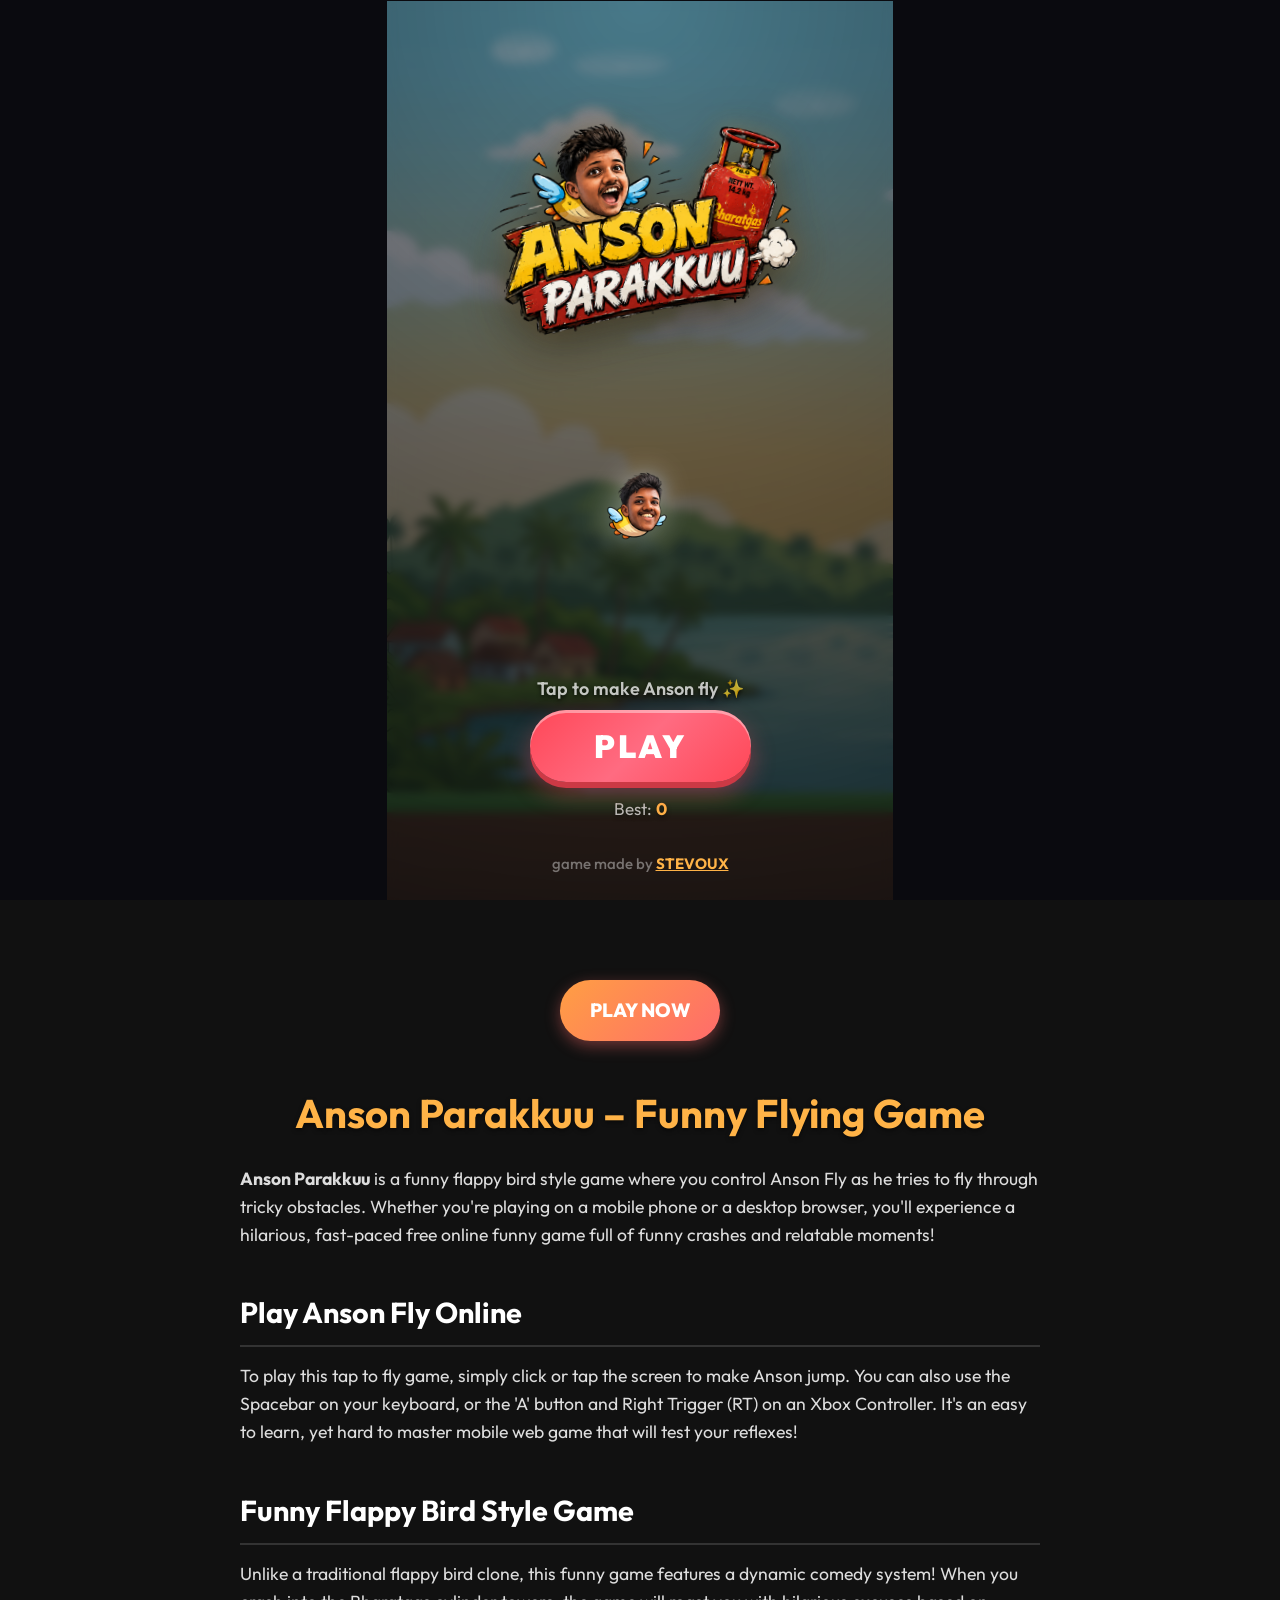
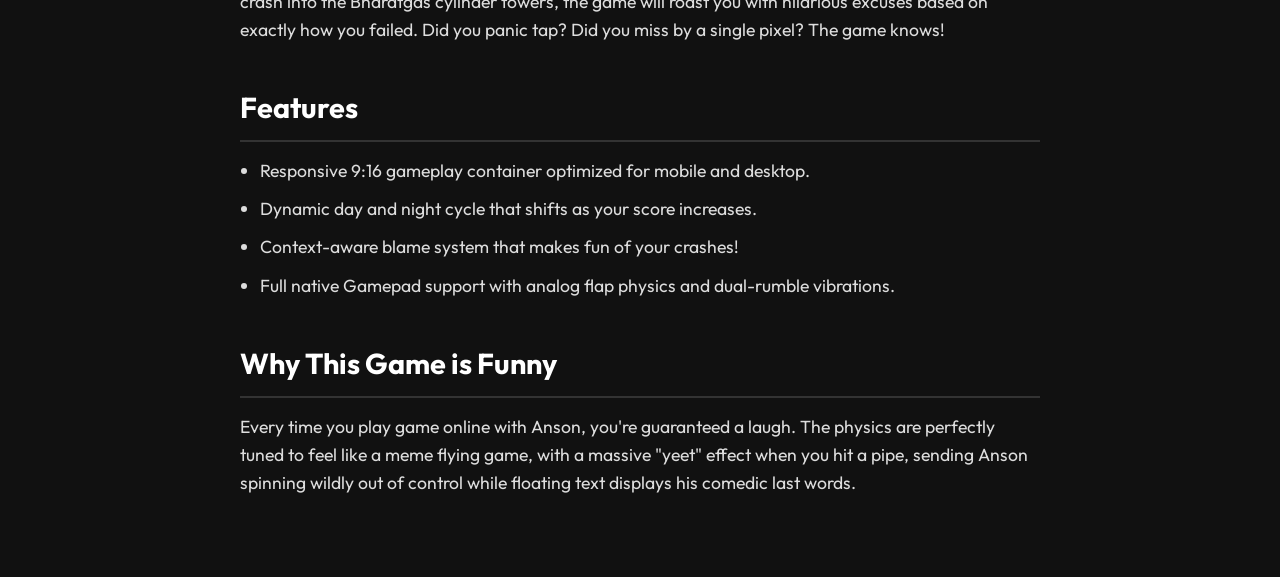
==== index.html @ 6680dd5b "Add files via upload" ====
<!DOCTYPE html>
<html lang="en">
<head>
    <meta charset="UTF-8">
    <meta name="viewport" content="width=device-width, initial-scale=1.0, maximum-scale=1.0, user-scalable=no">
    <meta name="description" content="Play Anson Parakkuu, a funny flappy bird style game where Anson tries to fly and crashes into gas cylinders. Tap to play this hilarious browser game online for free.">
    <meta name="theme-color" content="#0a0a0f">
    <meta name="apple-mobile-web-app-capable" content="yes">
    <meta name="apple-mobile-web-app-status-bar-style" content="black-translucent">
    <meta property="og:title" content="Anson Parakkuu Game">
    <meta property="og:description" content="Funny flying game">
    <meta property="og:image" content="Assets/anson%20hit.png">
    <meta property="og:type" content="website">
    <title>Anson Parakkuu – Funny Flappy Bird Style Game | Play Anson Fly Online</title>
    <link rel="stylesheet" href="style.css">
    <link rel="icon" type="image/png" href="Assets/anson%20smile.png">
</head>
<body>
    <!-- Outer wrapper for centering 9:16 on desktop -->
    <div id="game-wrapper">
        <div id="game-container">
            <!-- Game Canvas -->
            <canvas id="game-canvas"></canvas>

            <!-- Score Display (during gameplay) -->
            <div id="score-display">0</div>

            <!-- Flash Effect on Hit -->
            <div id="flash-overlay"></div>
            
            <!-- Dynamic Blame Floating Text -->
            <div id="blame-display" class="hidden"></div>

            <!-- Get Ready Overlay -->
            <div id="get-ready-overlay">
                <div class="get-ready-text">Get Ready!</div>
                <div class="tap-hint">Tap or press Space to fly</div>
            </div>

            <!-- Start Screen -->
            <div id="start-screen" class="screen-overlay">
                <img src="Assets/anson%20title.png" alt="funny flappy bird style game" class="title-image" id="title-img">
                <img src="Assets/anson%20smile.png" alt="Anson flying funny game character" class="start-character" id="start-char">
                <div class="subtitle">Tap to make Anson fly ✨</div>
                <button class="btn-play" id="btn-play" type="button">Play</button>
                <div class="high-score-display">Best: <span id="menu-highscore">0</span></div>
                <div class="creator-credits">game made by <a href="https://github.com/STEVOUX/STEVOUX" target="_blank" rel="noopener noreferrer">STEVOUX</a></div>
            </div>

            <!-- Game Over Screen -->
            <div id="gameover-screen" class="screen-overlay hidden">
                <div id="gameover-title" class="gameover-title">Anson Crashed! 💀</div>
                <div id="gameover-roast" class="gameover-roast"></div>
                
                <img src="Assets/anson%20hit.png" alt="Anson Parakkuu gameplay screenshot" class="gameover-character">
                
                <div class="score-container">
                    <div class="score-row">
                        <span class="score-label">SCORE</span>
                        <span class="score-value" id="final-score">0</span>
                    </div>
                    <div class="score-row">
                        <span class="score-label">BEST</span>
                        <span class="score-value best" id="final-highscore">0</span>
                    </div>
                </div>
                
                <button class="btn-retry" id="btn-retry" type="button">Retry</button>
                <button class="btn-home" id="btn-home" type="button">Home</button>
            </div>
        </div>
    </div>

    <!-- SEO Content Section -->
    <article class="seo-section">
        <div class="seo-container">
            <div class="play-now-container">
                <a href="#game-wrapper" class="play-now-btn">Play Now</a>
            </div>
            
            <h1>Anson Parakkuu – Funny Flying Game</h1>
            <p><strong>Anson Parakkuu</strong> is a funny flappy bird style game where you control Anson Fly as he tries to fly through tricky obstacles. Whether you're playing on a mobile phone or a desktop browser, you'll experience a hilarious, fast-paced free online funny game full of funny crashes and relatable moments!</p>

            <h2 id="play">Play Anson Fly Online</h2>
            <p>To play this tap to fly game, simply click or tap the screen to make Anson jump. You can also use the Spacebar on your keyboard, or the 'A' button and Right Trigger (RT) on an Xbox Controller. It's an easy to learn, yet hard to master mobile web game that will test your reflexes!</p>
            
            <h2 id="features">Funny Flappy Bird Style Game</h2>
            <p>Unlike a traditional flappy bird clone, this funny game features a dynamic comedy system! When you crash into the Bharatgas cylinder towers, the game will roast you with hilarious excuses based on exactly how you failed. Did you panic tap? Did you miss by a single pixel? The game knows!</p>

            <h2>Features</h2>
            <ul>
                <li>Responsive 9:16 gameplay container optimized for mobile and desktop.</li>
                <li>Dynamic day and night cycle that shifts as your score increases.</li>
                <li>Context-aware blame system that makes fun of your crashes!</li>
                <li>Full native Gamepad support with analog flap physics and dual-rumble vibrations.</li>
            </ul>

            <h2>Why This Game is Funny</h2>
            <p>Every time you play game online with Anson, you're guaranteed a laugh. The physics are perfectly tuned to feel like a meme flying game, with a massive "yeet" effect when you hit a pipe, sending Anson spinning wildly out of control while floating text displays his comedic last words.</p>
        </div>
    </article>

    <script src="game.js"></script>
</body>
</html>
---- style.css ----
/* ===== ANSON PARAKKUU - GAME STYLES (9:16 LOCKED) ===== */
@import url('https://fonts.googleapis.com/css2?family=Outfit:wght@400;600;700;800;900&display=swap');

* {
    margin: 0;
    padding: 0;
    box-sizing: border-box;
    -webkit-tap-highlight-color: transparent;
    user-select: none;
    -webkit-user-select: none;
}

html, body {
    width: 100%;
    background: #0a0a0f;
    font-family: 'Outfit', sans-serif;
    overflow-x: hidden;
}

/* ===== OUTER WRAPPER (black sidebars on desktop) ===== */
#game-wrapper {
    position: relative;
    width: 100%;
    height: 100vh;
    display: flex;
    align-items: center;
    justify-content: center;
    background: #0a0a0f;
}

/* ===== GAME CONTAINER — strict 9:16 ===== */
#game-container {
    position: relative;
    overflow: hidden;
    background: #1a1a2e;
    /* Dimensions set by JS to maintain exact 9:16 */
}

/* ===== CANVAS ===== */
#game-canvas {
    display: block;
    width: 100%;
    height: 100%;
    image-rendering: auto;
}

/* ===== SCREEN OVERLAYS ===== */
.screen-overlay {
    position: absolute;
    top: 0;
    left: 0;
    width: 100%;
    height: 100%;
    display: flex;
    flex-direction: column;
    align-items: center;
    justify-content: center;
    z-index: 10;
    transition: opacity 0.4s ease;
}

.screen-overlay.hidden {
    opacity: 0;
    pointer-events: none;
}

/* ===== START SCREEN ===== */
#start-screen {
    background: radial-gradient(circle at top, rgba(20, 20, 35, 0.4) 0%, rgba(10, 10, 15, 0.8) 100%);
    backdrop-filter: blur(5px);
    justify-content: flex-start;
    padding: 8% 0;
}

.title-image {
    width: 95%; /* Almost full width */
    max-height: 40%; /* Increase cap significantly */
    object-fit: contain;
    filter: drop-shadow(0 12px 24px rgba(0, 0, 0, 0.6)) drop-shadow(0 0 10px rgba(255, 183, 77, 0.3));
    animation: titleBounce 3s ease-in-out infinite;
    transform: rotate(-3deg);
    margin-top: 5%;
    margin-bottom: auto; /* Push character down */
}

@keyframes titleBounce {
    0%, 100% { transform: translateY(0) rotate(-3deg) scale(1); }
    50% { transform: translateY(-12px) rotate(-1deg) scale(1.03); }
}

.start-character {
    height: 35%; /* Make it huge */
    width: 60%;
    margin-top: -10%; /* Reduce layout impact */
    margin-bottom: auto; /* Push play button to bottom */
    object-fit: contain;
    filter: drop-shadow(0 0 15px rgba(255, 255, 255, 0.4));
    animation: charIdle 2.5s ease-in-out infinite;
}

@keyframes charIdle {
    0%, 100% { transform: translateY(0) rotate(-5deg); }
    50% { transform: translateY(-15px) rotate(5deg); }
}

.subtitle {
    font-size: clamp(14px, 4vmin, 18px);
    color: rgba(255, 255, 255, 0.75);
    font-weight: 600;
    text-shadow: 0 2px 4px rgba(0, 0, 0, 0.8);
    animation: subtitlePulse 2s ease-in-out infinite;
    margin-bottom: 2%; /* Keep it tight to the play button */
}

@keyframes subtitlePulse {
    0%, 100% { opacity: 0.6; }
    50% { opacity: 1; }
}

/* ===== BUTTONS ===== */
.btn-play {
    position: relative;
    padding: 16px 64px;
    font-family: 'Outfit', sans-serif;
    font-size: clamp(22px, 5vmin, 32px);
    font-weight: 900;
    color: #fff;
    background: linear-gradient(135deg, #ff4757, #ff6b81, #ff4757);
    border: none;
    border-radius: 50px;
    cursor: pointer;
    box-shadow:
        0 6px 0 #cc3945,
        0 12px 24px rgba(255, 71, 87, 0.4),
        inset 0 3px 0 rgba(255, 255, 255, 0.4);
    text-transform: uppercase;
    letter-spacing: 3px;
    transition: all 0.15s ease;
    animation: playPulse 2s infinite;
    overflow: hidden;
    margin-bottom: 2%;
}

@keyframes playPulse {
    0%, 100% { transform: scale(1); box-shadow: 0 6px 0 #cc3945, 0 12px 24px rgba(255, 71, 87, 0.4); }
    50% { transform: scale(1.05); box-shadow: 0 6px 0 #cc3945, 0 16px 32px rgba(255, 71, 87, 0.6); }
}

.btn-play::before {
    content: '';
    position: absolute;
    top: 0;
    left: -100%;
    width: 100%;
    height: 100%;
    background: linear-gradient(90deg,
        transparent,
        rgba(255, 255, 255, 0.3),
        transparent
    );
    transition: left 0.5s ease;
}

.btn-play:hover::before {
    left: 100%;
}

.btn-play:hover {
    transform: translateY(-2px) scale(1.05);
}

.btn-play:active {
    transform: translateY(4px) scale(0.95);
    box-shadow:
        0 2px 0 #cc3945,
        0 4px 12px rgba(255, 71, 87, 0.3),
        inset 0 2px 0 rgba(255, 255, 255, 0.2);
    animation: none;
}

.high-score-display {
    font-size: clamp(13px, 3vmin, 17px);
    color: rgba(255, 255, 255, 0.7);
    margin-top: 1%;
    margin-bottom: 8%; /* Some space at the bottom */
    text-shadow: 0 2px 4px rgba(0, 0, 0, 0.5);
}

.high-score-display span {
    color: #ffb347;
    font-weight: 700;
}

.creator-credits {
    position: absolute;
    bottom: 3%;
    font-size: clamp(12px, 3vmin, 15px);
    color: rgba(255, 255, 255, 0.4);
    font-weight: 500;
}

.creator-credits a {
    color: #ffb347;
    text-decoration: underline;
    font-weight: 700;
    transition: all 0.2s;
}

.creator-credits a:hover {
    color: #fff;
    text-shadow: 0 0 8px rgba(255, 179, 71, 0.8);
}

/* ===== GAMEPLAY UI ===== */
#score-display {
    position: absolute;
    top: 4%;
    left: 50%;
    transform: translateX(-50%);
    z-index: 5;
    font-size: clamp(40px, 7vmin, 68px);
    font-weight: 900;
    color: #fff;
    text-shadow:
        0 4px 0 rgba(0, 0, 0, 0.6),
        0 8px 16px rgba(0, 0, 0, 0.5),
        0 0 25px rgba(255, 255, 255, 0.2);
    pointer-events: none;
    transition: transform 0.15s cubic-bezier(0.34, 1.56, 0.64, 1);
    opacity: 0;
}

#score-display.visible {
    opacity: 1;
}

#score-display.pop {
    animation: scorePop 0.2s ease;
}

@keyframes scorePop {
    0% { transform: translateX(-50%) scale(1); }
    40% { transform: translateX(-50%) scale(1.4); }
    100% { transform: translateX(-50%) scale(1); }
}

/* ===== GAME OVER SCREEN ===== */
#gameover-screen {
    background: radial-gradient(circle at center, rgba(30, 20, 25, 0.8) 0%, rgba(10, 10, 15, 0.95) 100%);
    backdrop-filter: blur(8px);
    justify-content: center;
    align-items: center;
    gap: 4%;
    padding: 0;
}

#gameover-screen:not(.hidden) {
    animation: screenPopIn 0.4s cubic-bezier(0.175, 0.885, 0.32, 1.275) both;
}

@keyframes screenPopIn {
    0% { transform: scale(0.9); opacity: 0; }
    100% { transform: scale(1); opacity: 1; }
}

.gameover-title {
    font-size: clamp(28px, 7vmin, 42px);
    font-weight: 900;
    color: #ff4757;
    text-transform: uppercase;
    text-align: center;
    width: 90%;
    line-height: 1.3;
    text-shadow: 0 4px 12px rgba(0, 0, 0, 0.5);
    transform: rotate(-3deg);
    animation: titleDrop 0.6s cubic-bezier(0.34, 1.56, 0.64, 1);
    margin: 0;
}

@keyframes titleDrop {
    0% { transform: translateY(-50px) rotate(-10deg) scale(0.8); opacity: 0; }
    100% { transform: translateY(0) rotate(-3deg) scale(1); opacity: 1; }
}

.gameover-roast {
    font-size: clamp(14px, 3.5vmin, 18px);
    color: rgba(255, 255, 255, 0.9);
    text-align: center;
    width: 85%;
    font-style: italic;
    line-height: 1.4;
    text-shadow: 0 2px 4px rgba(0, 0, 0, 0.8);
    animation: fadeIn 1s ease 0.3s both;
    margin: 0;
}

@keyframes fadeIn {
    0% { opacity: 0; transform: translateY(10px); }
    100% { opacity: 1; transform: translateY(0); }
}

.gameover-character {
    height: 15%; /* Keep layout footprint small */
    width: auto;
    margin: 0; /* Let flex gap handle spacing */
    object-fit: contain;
    filter: drop-shadow(0 10px 20px rgba(255, 0, 0, 0.4));
    animation: crashSpin 1.5s ease-out forwards;
}

@keyframes crashSpin {
    0% { transform: scale(1) rotate(-180deg) translateY(-100px); opacity: 0; }
    50% { transform: scale(4.5) rotate(20deg) translateY(10px); opacity: 1; }
    100% { transform: scale(3.5) rotate(0deg) translateY(0); }
}

.score-container {
    width: 75%;
    margin: 0;
    background: rgba(0, 0, 0, 0.5);
    border-radius: 20px;
    padding: 6% 8%;
    border: 2px solid rgba(255, 255, 255, 0.15);
    animation: scoreContainerPop 0.5s cubic-bezier(0.34, 1.56, 0.64, 1) 0.5s both;
}

@keyframes scoreContainerPop {
    0% { transform: scale(0.8) translateY(20px); opacity: 0; }
    100% { transform: scale(1) translateY(0); opacity: 1; }
}

.score-row {
    display: flex;
    justify-content: space-between;
    align-items: center;
    padding: 8px 0;
}

.score-row:first-child {
    border-bottom: 1px dashed rgba(255, 255, 255, 0.2);
    margin-bottom: 8px;
}

.score-label {
    font-size: clamp(13px, 2.5vmin, 16px);
    color: rgba(255, 255, 255, 0.6);
    font-weight: 600;
    text-transform: uppercase;
    letter-spacing: 1px;
}

.score-value {
    font-size: clamp(24px, 5vmin, 36px);
    font-weight: 900;
    color: #fff;
}

.score-value.best {
    color: #ffb347;
}

.new-best {
    display: inline-block;
    background: linear-gradient(135deg, #ff6b35, #ffb347);
    color: #fff;
    font-size: 10px;
    font-weight: 700;
    padding: 2px 7px;
    border-radius: 8px;
    margin-left: 6px;
    animation: newBestPulse 1s ease-in-out infinite;
    text-transform: uppercase;
    letter-spacing: 1px;
}

@keyframes newBestPulse {
    0%, 100% { opacity: 1; transform: scale(1); }
    50% { opacity: 0.8; transform: scale(1.05); }
}

.btn-retry, .btn-home {
    width: 70%;
    padding: 16px 20px;
    font-family: 'Outfit', sans-serif;
    font-size: clamp(16px, 4vmin, 22px);
    font-weight: 800;
    border: none;
    border-radius: 50px;
    cursor: pointer;
    text-transform: uppercase;
    letter-spacing: 2px;
    transition: all 0.15s ease;
    margin: 0; /* Remove bottom margin to let gap handle it */
}

.btn-retry {
    color: #fff;
    background: linear-gradient(135deg, #ff9f43, #ff6b6b);
    box-shadow:
        0 5px 0 #c0392b,
        0 10px 24px rgba(255, 107, 107, 0.6),
        0 0 15px rgba(255, 107, 107, 0.4);
    animation: retryBounce 2s infinite;
}

@keyframes retryBounce {
    0%, 100% { transform: scale(1); }
    50% { transform: scale(1.05); }
}

.btn-retry:active {
    transform: translateY(4px) scale(0.95);
    box-shadow:
        0 1px 0 #c0392b,
        0 3px 12px rgba(255, 107, 107, 0.3);
    animation: none;
}

.btn-home {
    width: 50%;
    padding: 12px 16px;
    font-size: clamp(14px, 3vmin, 18px);
    color: #fff;
    background: rgba(255, 255, 255, 0.1);
    border: 2px solid rgba(255, 255, 255, 0.2);
    box-shadow: 0 4px 12px rgba(255, 255, 255, 0.1);
    backdrop-filter: blur(4px);
}

.btn-home:active {
    transform: translateY(2px) scale(0.95);
    background: rgba(255, 255, 255, 0.2);
}

/* ===== GET READY OVERLAY ===== */
#get-ready-overlay {
    position: absolute;
    top: 0;
    left: 0;
    width: 100%;
    height: 100%;
    display: flex;
    flex-direction: column;
    align-items: center;
    justify-content: center;
    z-index: 8;
    pointer-events: none;
    opacity: 0;
    transition: opacity 0.3s ease;
}

#get-ready-overlay.visible {
    opacity: 1;
}

.get-ready-text {
    font-size: clamp(28px, 6vmin, 44px);
    font-weight: 900;
    color: #fff;
    text-shadow:
        0 3px 0 rgba(0, 0, 0, 0.4),
        0 0 30px rgba(255, 255, 255, 0.2);
    text-transform: uppercase;
    letter-spacing: 3px;
    animation: readyPulse 1.2s ease-in-out infinite;
}

@keyframes readyPulse {
    0%, 100% { transform: scale(1); opacity: 0.9; }
    50% { transform: scale(1.08); opacity: 1; }
}

.tap-hint {
    font-size: clamp(13px, 3vmin, 17px);
    color: rgba(255, 255, 255, 0.7);
    margin-top: 3%;
    animation: subtitlePulse 2s ease-in-out infinite;
}

/* ===== SCREEN SHAKE ===== */
@keyframes screenShake {
    0%, 100% { transform: translate(0, 0); }
    10% { transform: translate(-8px, 4px); }
    20% { transform: translate(8px, -4px); }
    30% { transform: translate(-5px, 6px); }
    40% { transform: translate(5px, -3px); }
    50% { transform: translate(-3px, 4px); }
    60% { transform: translate(3px, -3px); }
    70% { transform: translate(-2px, 2px); }
    80% { transform: translate(2px, -1px); }
    90% { transform: translate(-1px, 1px); }
}

#game-container.shake {
    animation: screenShake 0.2s ease-out;
}

/* ===== FLASH EFFECT ===== */
#flash-overlay {
    position: absolute;
    top: 0;
    left: 0;
    width: 100%;
    height: 100%;
    background: #fff;
    z-index: 15;
    opacity: 0;
    pointer-events: none;
    transition: opacity 0.08s ease;
}

#flash-overlay.flash {
    opacity: 0.5;
    transition: opacity 0.01s;
}

/* ===== BLAME SYSTEM ===== */
#blame-display {
    position: absolute;
    top: 35%;
    left: 50%;
    transform: translateX(-50%);
    background: rgba(0, 0, 0, 0.6);
    color: rgba(255, 255, 255, 0.85);
    padding: 6px 12px;
    border-radius: 8px;
    font-size: clamp(12px, 3vmin, 16px);
    font-weight: 500;
    pointer-events: none;
    z-index: 12;
    white-space: nowrap;
    opacity: 0;
}

#blame-display.show {
    animation: blameFloat 1.5s ease-out forwards;
}

@keyframes blameFloat {
    0% { transform: translate(-50%, 20px); opacity: 0; }
    15% { transform: translate(-50%, 0); opacity: 1; }
    85% { transform: translate(-50%, -10px); opacity: 1; }
}

/* ===== SEO CONTENT SECTION ===== */
.seo-section {
    background: #111;
    color: #ddd;
    padding: 60px 20px;
    line-height: 1.6;
}

.seo-container {
    max-width: 800px;
    margin: 0 auto;
}

.seo-section h1 {
    font-size: 2.5rem;
    color: #ffb347;
    margin-bottom: 20px;
    text-align: center;
    text-shadow: 0 2px 4px rgba(0,0,0,0.5);
}

.seo-section h2 {
    font-size: 1.8rem;
    color: #fff;
    margin-top: 40px;
    margin-bottom: 15px;
    border-bottom: 2px solid #333;
    padding-bottom: 10px;
}

.seo-section p {
    font-size: 1.1rem;
    margin-bottom: 20px;
}

.seo-section ul {
    list-style-type: disc;
    margin-left: 20px;
    margin-bottom: 20px;
    font-size: 1.1rem;
}

.seo-section li {
    margin-bottom: 10px;
}

.play-now-btn {
    display: inline-block;
    background: linear-gradient(135deg, #ff9f43, #ff6b6b);
    color: #fff;
    padding: 15px 30px;
    font-size: 1.2rem;
    font-weight: 800;
    text-transform: uppercase;
    text-decoration: none;
    border-radius: 50px;
    box-shadow: 0 5px 15px rgba(255, 107, 107, 0.4);
    margin-top: 20px;
    transition: transform 0.2s;
}

.play-now-btn:hover {
    transform: scale(1.05);
}

.play-now-container {
    text-align: center;
    margin-bottom: 40px;
}
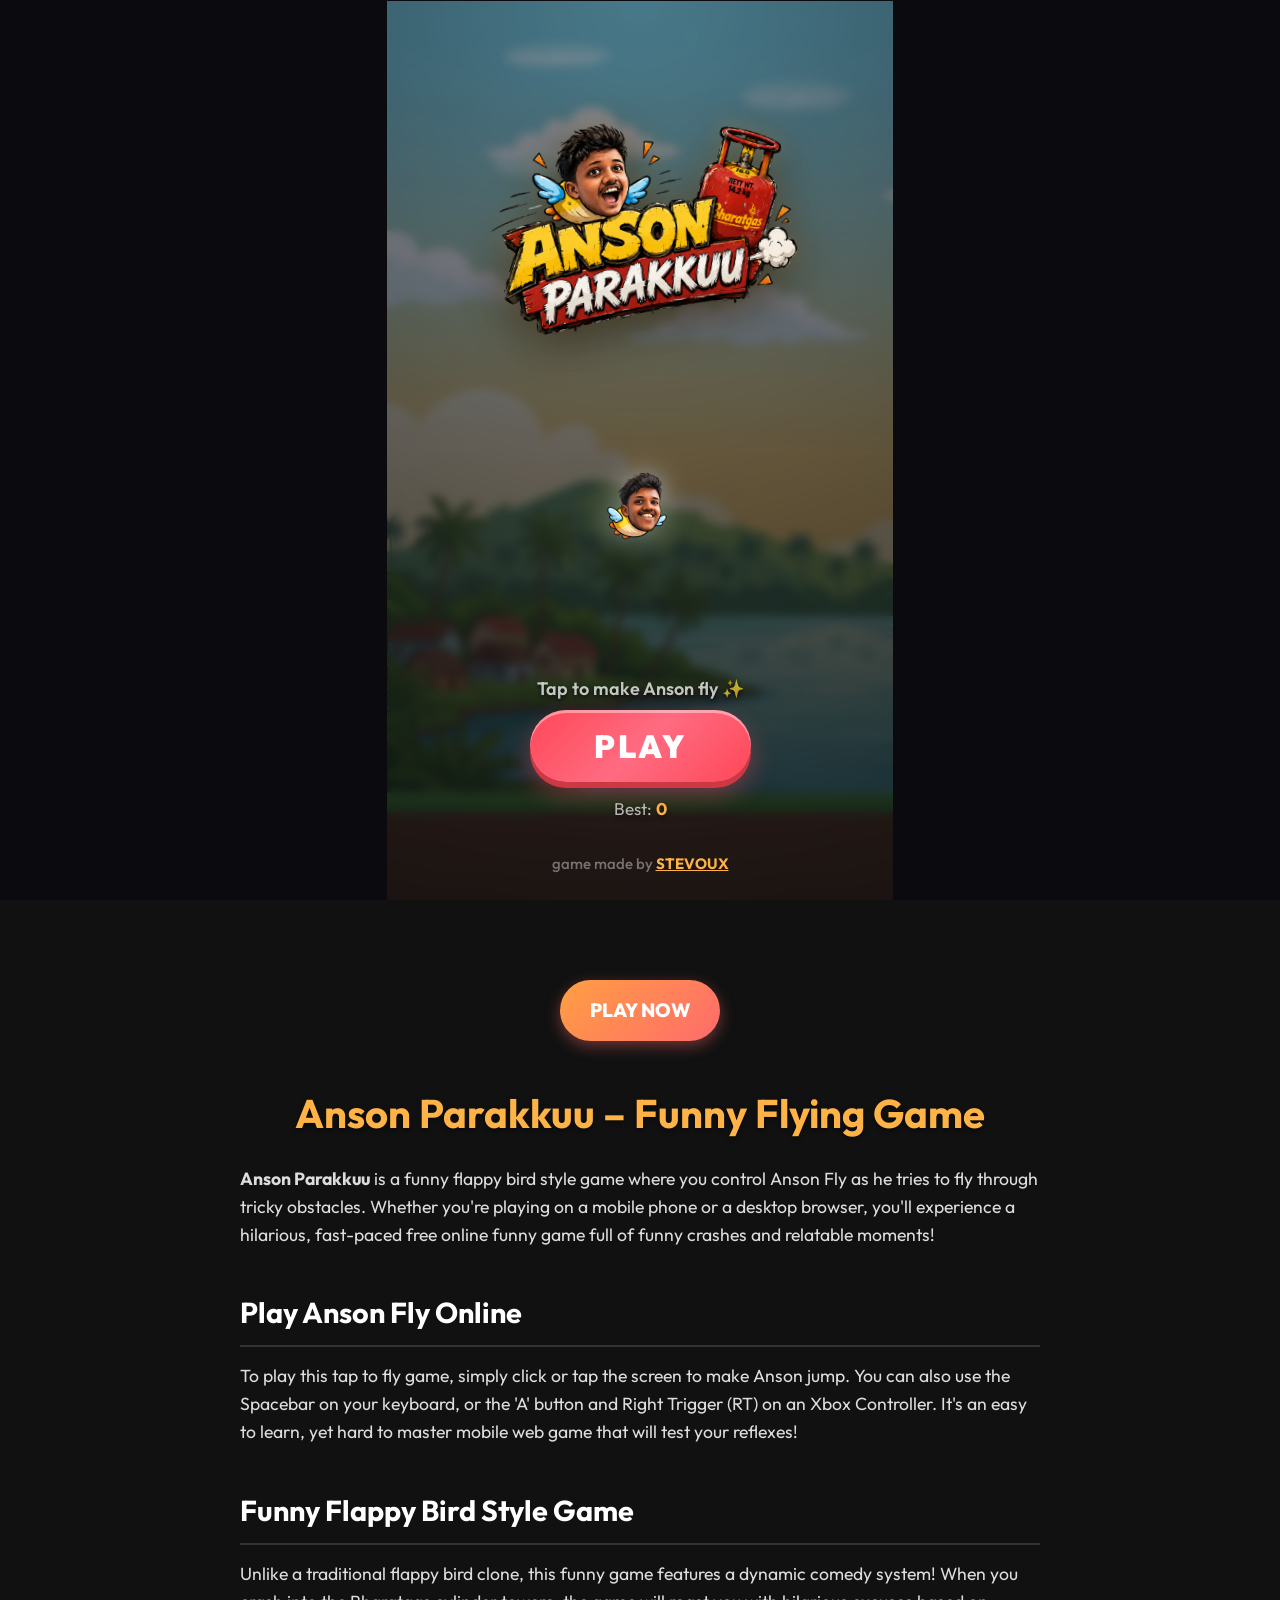
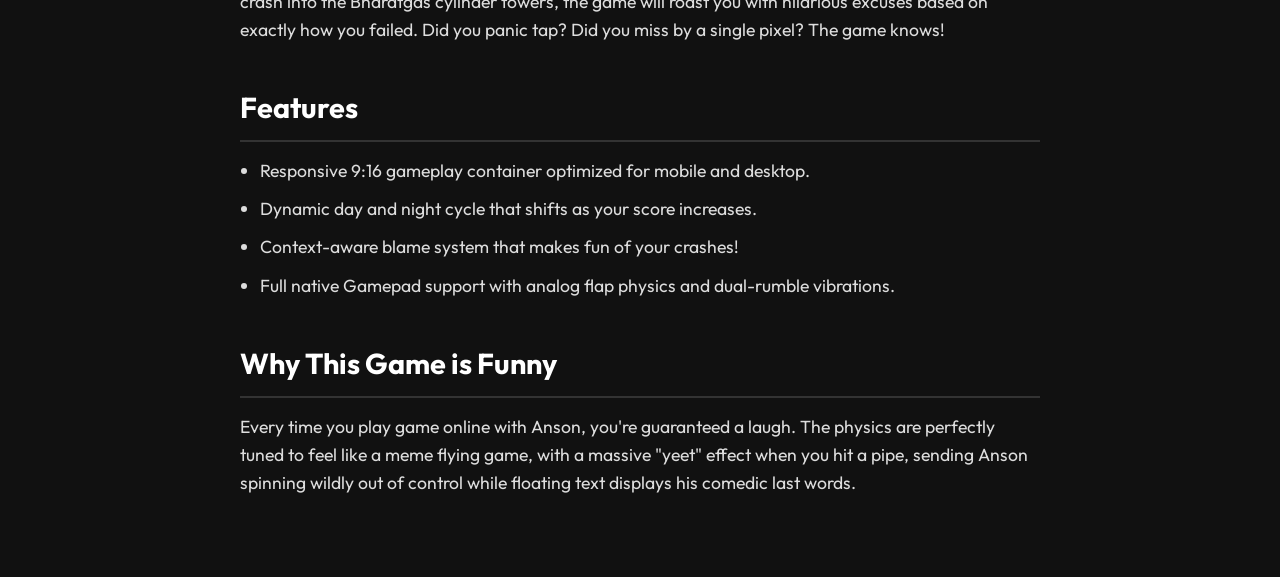
==== commit 793d45e3: "Add files via upload" ====
--- a/index.html
+++ b/index.html
@@ -27,9 +27,6 @@
 
             <!-- Flash Effect on Hit -->
             <div id="flash-overlay"></div>
-            
-            <!-- Dynamic Blame Floating Text -->
-            <div id="blame-display" class="hidden"></div>
 
             <!-- Get Ready Overlay -->
             <div id="get-ready-overlay">
--- a/style.css
+++ b/style.css
@@ -514,34 +514,6 @@
     transition: opacity 0.01s;
 }
 
-/* ===== BLAME SYSTEM ===== */
-#blame-display {
-    position: absolute;
-    top: 35%;
-    left: 50%;
-    transform: translateX(-50%);
-    background: rgba(0, 0, 0, 0.6);
-    color: rgba(255, 255, 255, 0.85);
-    padding: 6px 12px;
-    border-radius: 8px;
-    font-size: clamp(12px, 3vmin, 16px);
-    font-weight: 500;
-    pointer-events: none;
-    z-index: 12;
-    white-space: nowrap;
-    opacity: 0;
-}
-
-#blame-display.show {
-    animation: blameFloat 1.5s ease-out forwards;
-}
-
-@keyframes blameFloat {
-    0% { transform: translate(-50%, 20px); opacity: 0; }
-    15% { transform: translate(-50%, 0); opacity: 1; }
-    85% { transform: translate(-50%, -10px); opacity: 1; }
-}
-
 /* ===== SEO CONTENT SECTION ===== */
 .seo-section {
     background: #111;
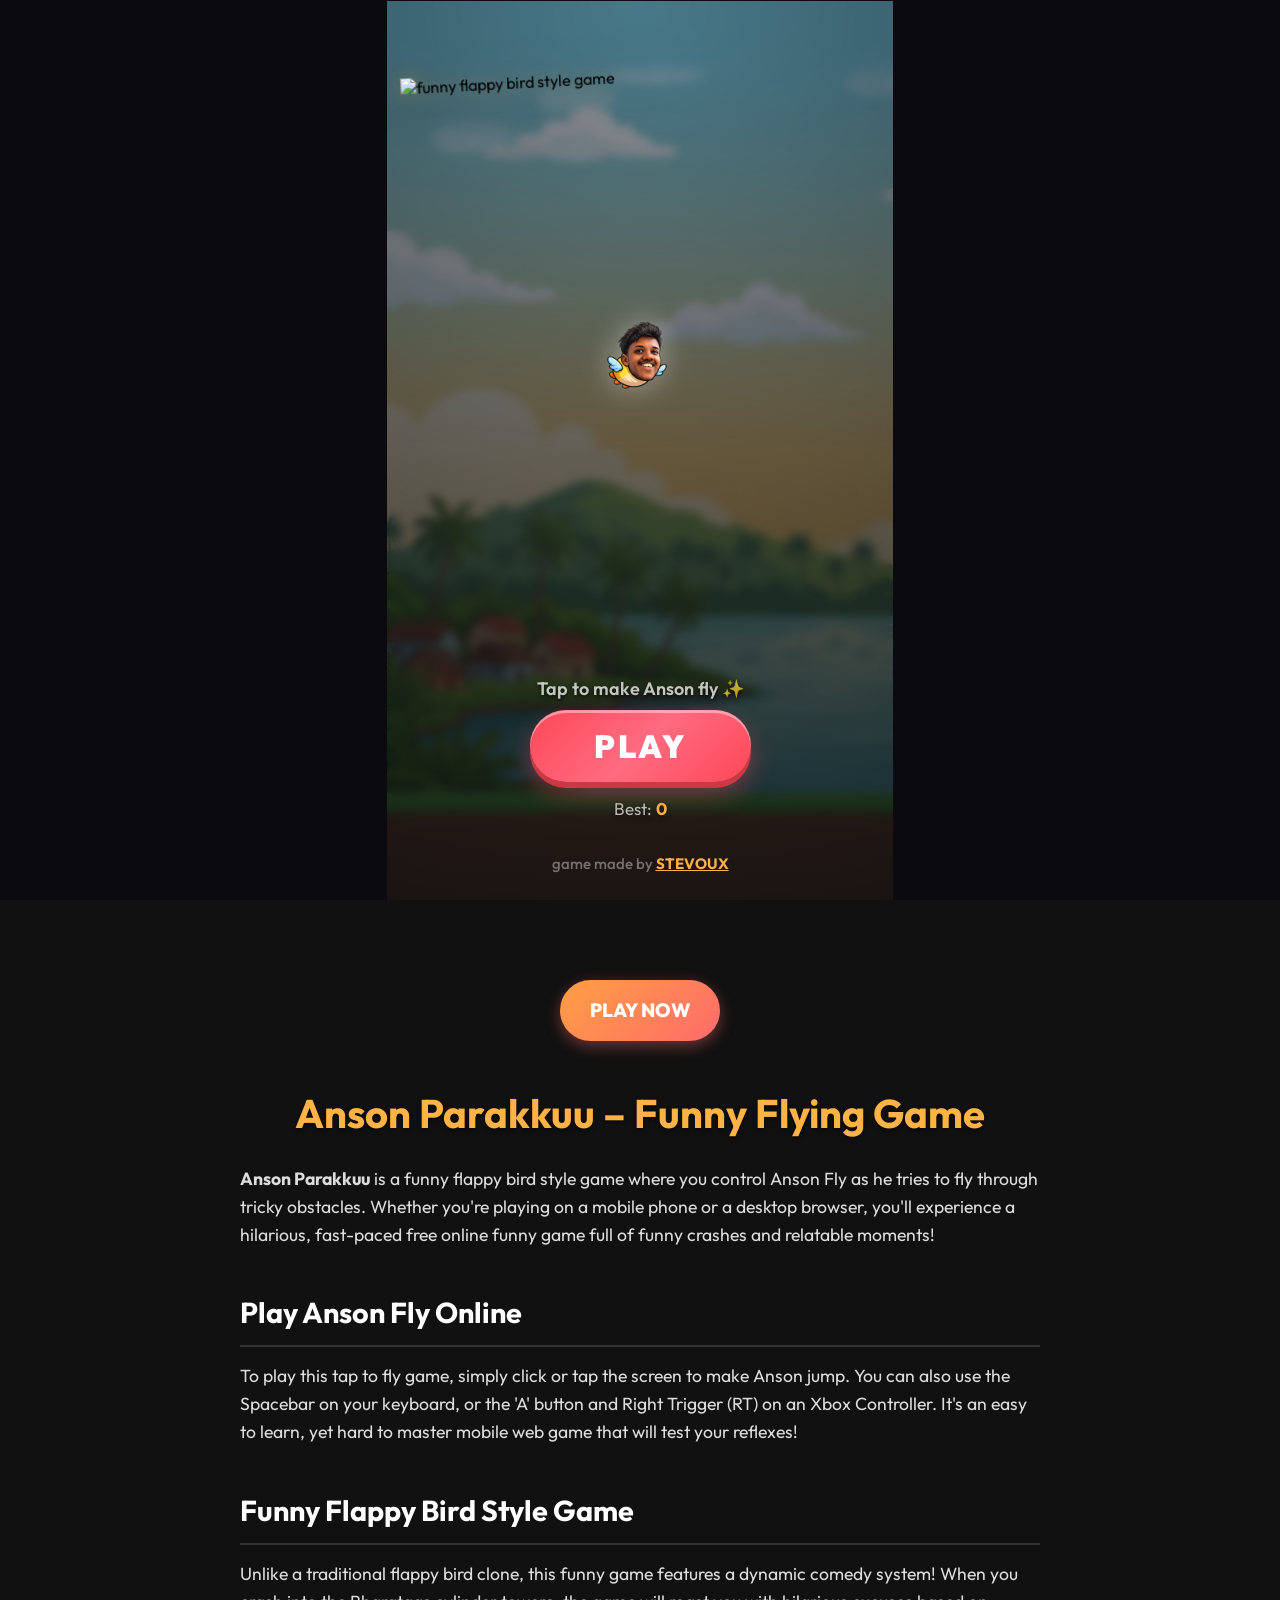
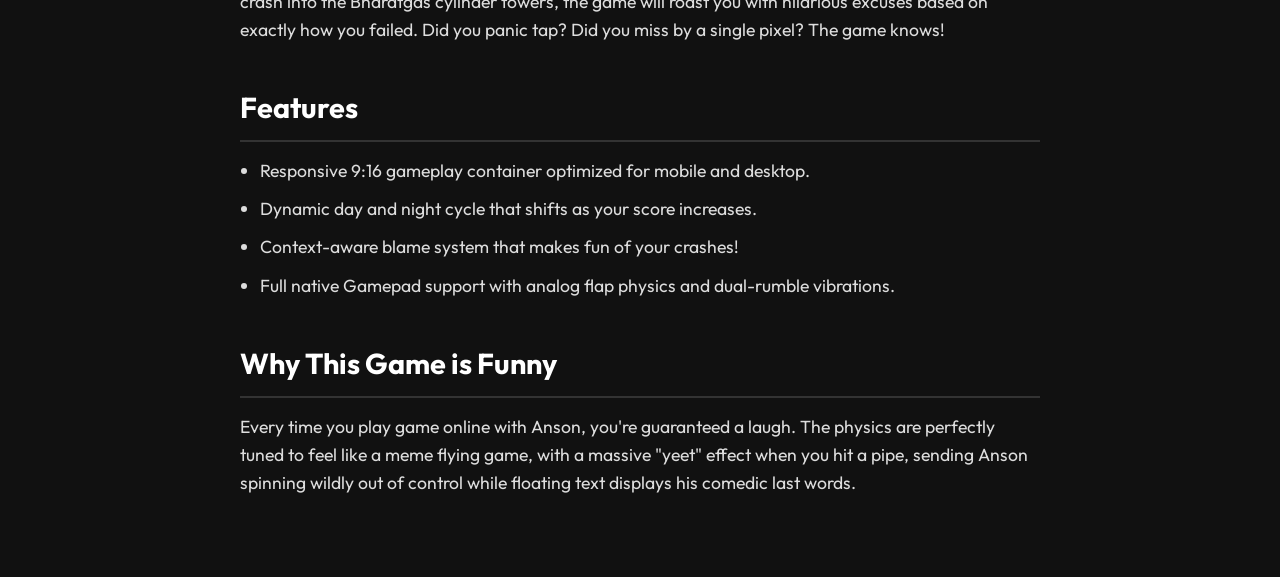
==== commit d1a1b0b6: "Update index.html" ====
--- a/index.html
+++ b/index.html
@@ -36,7 +36,7 @@
 
             <!-- Start Screen -->
             <div id="start-screen" class="screen-overlay">
-                <img src="Assets/anson%20title.png" alt="funny flappy bird style game" class="title-image" id="title-img">
+                <img src="Assets/anson-title.png" alt="funny flappy bird style game" class="title-image" id="title-img">
                 <img src="Assets/anson%20smile.png" alt="Anson flying funny game character" class="start-character" id="start-char">
                 <div class="subtitle">Tap to make Anson fly ✨</div>
                 <button class="btn-play" id="btn-play" type="button">Play</button>
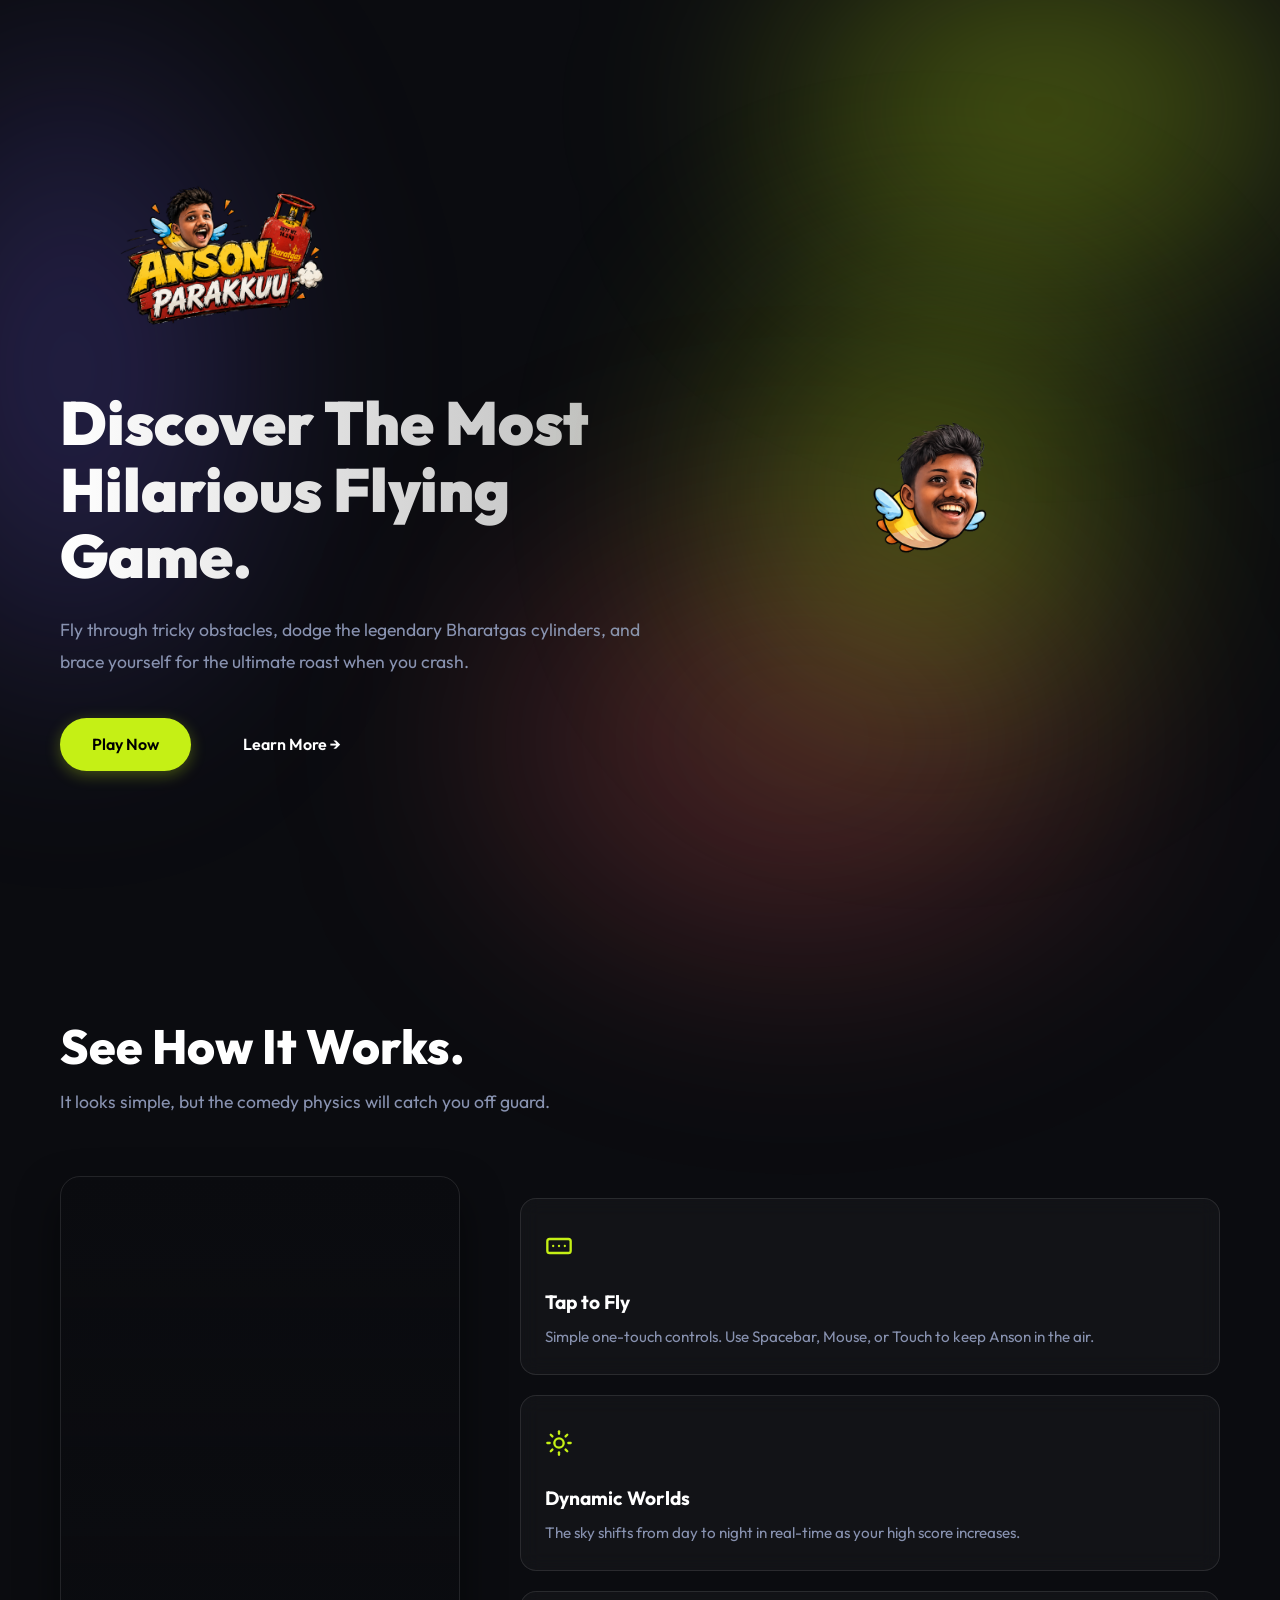
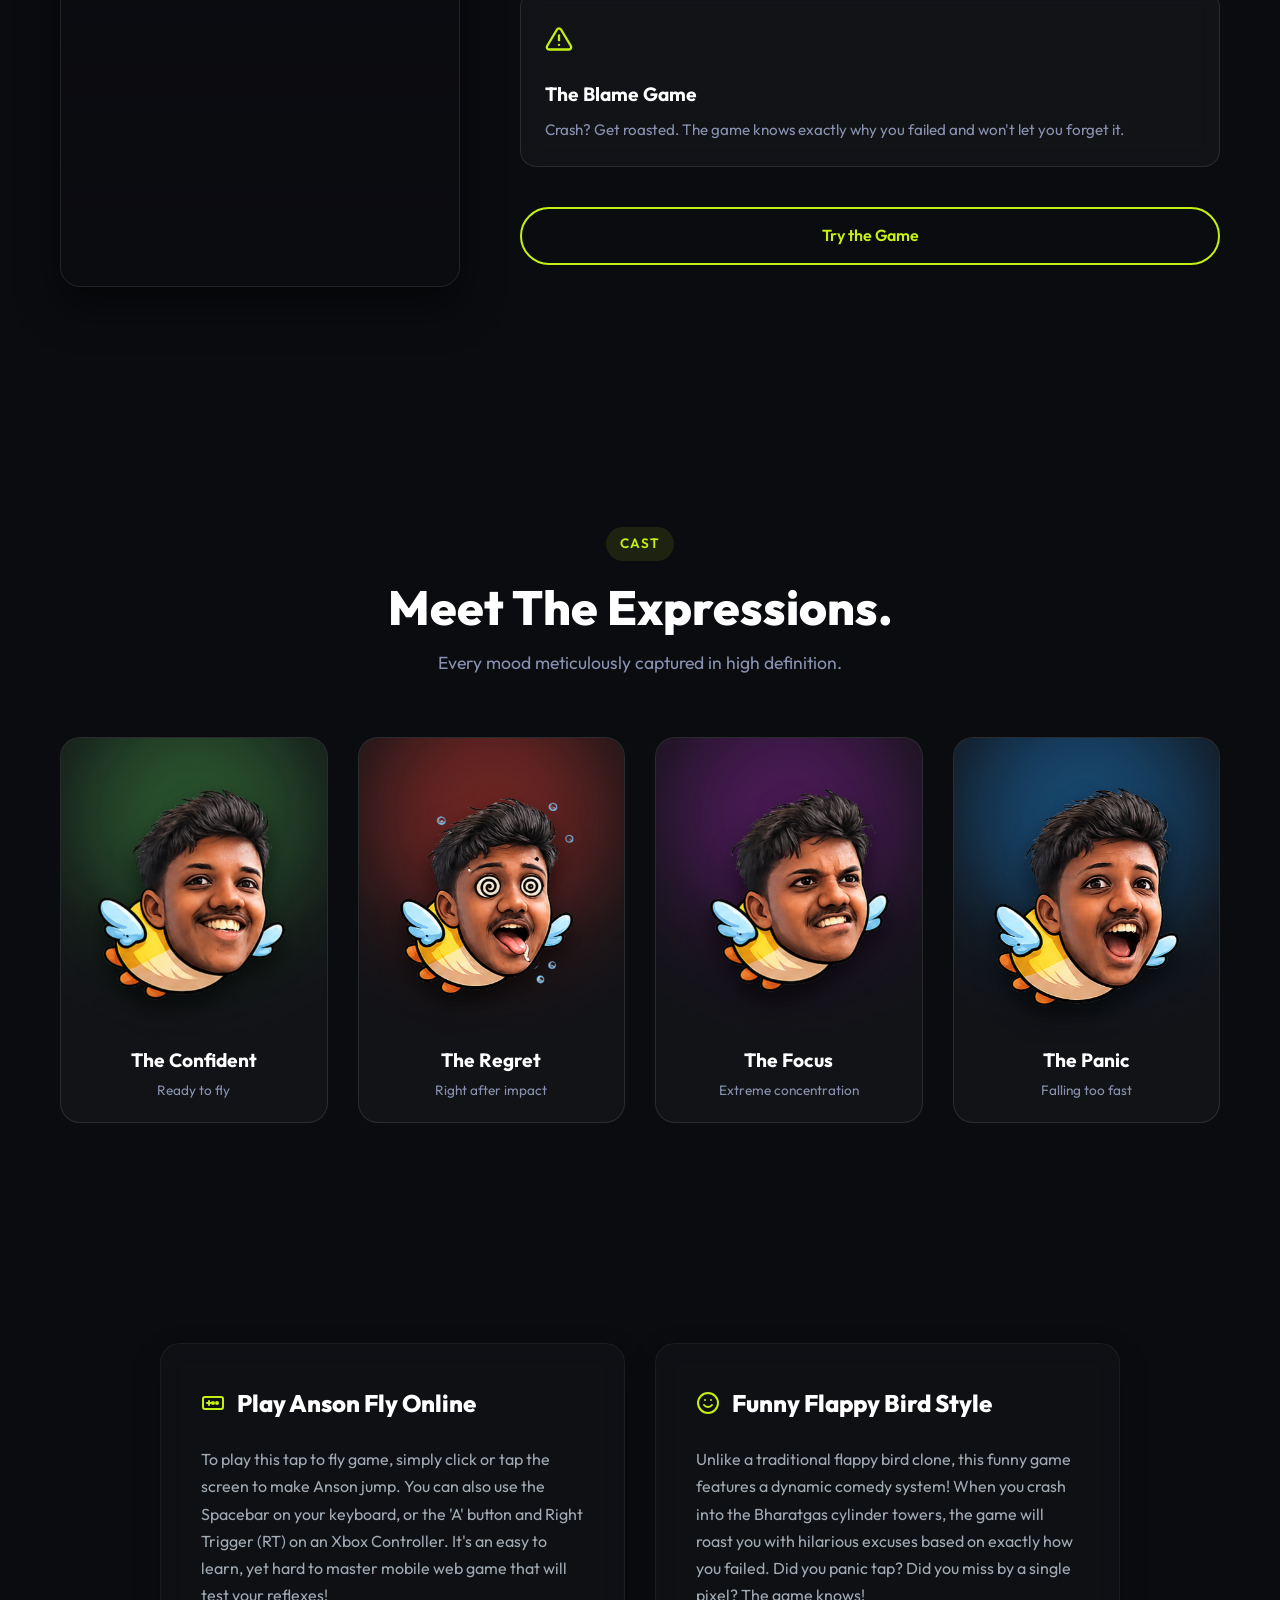
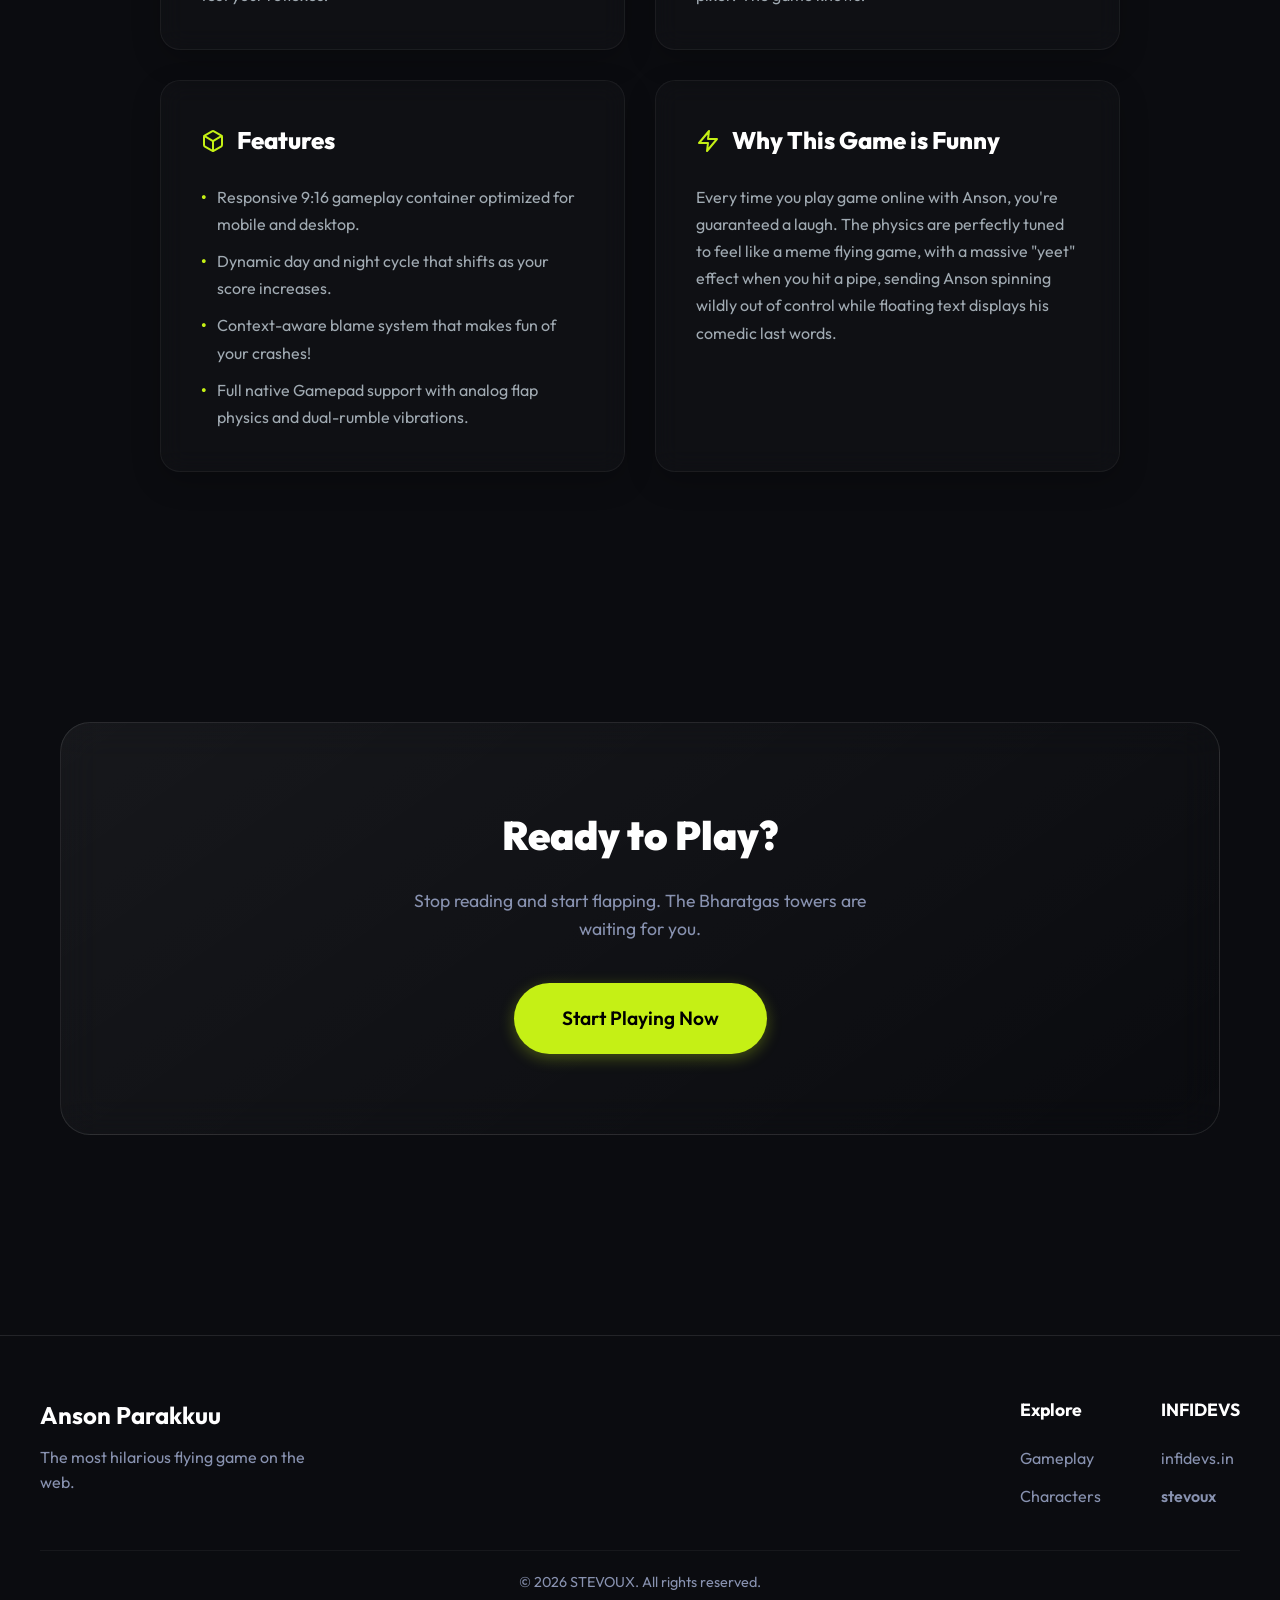
==== commit 00bbcb63: "Add files via upload" ====
--- a/index.html
+++ b/index.html
@@ -2,101 +2,236 @@
 <html lang="en">
 <head>
     <meta charset="UTF-8">
-    <meta name="viewport" content="width=device-width, initial-scale=1.0, maximum-scale=1.0, user-scalable=no">
-    <meta name="description" content="Play Anson Parakkuu, a funny flappy bird style game where Anson tries to fly and crashes into gas cylinders. Tap to play this hilarious browser game online for free.">
-    <meta name="theme-color" content="#0a0a0f">
-    <meta name="apple-mobile-web-app-capable" content="yes">
-    <meta name="apple-mobile-web-app-status-bar-style" content="black-translucent">
-    <meta property="og:title" content="Anson Parakkuu Game">
-    <meta property="og:description" content="Funny flying game">
-    <meta property="og:image" content="Assets/anson%20hit.png">
-    <meta property="og:type" content="website">
-    <title>Anson Parakkuu – Funny Flappy Bird Style Game | Play Anson Fly Online</title>
-    <link rel="stylesheet" href="style.css">
-    <link rel="icon" type="image/png" href="Assets/anson%20smile.png">
+    <meta name="viewport" content="width=device-width, initial-scale=1.0">
+    <meta name="description" content="Anson Parakkuu - The most hilarious flying game. Fly through obstacles, avoid the Bharatgas cylinders, and try not to get roasted!">
+    <title>Anson Parakkuu | Fly Through The Danger</title>
+    <link rel="icon" type="image/png" href="Assets/anson-title.png">
+    <link href="https://fonts.googleapis.com/css2?family=Outfit:wght@400;600;800;900&display=swap" rel="stylesheet">
+    <link rel="stylesheet" href="landing.css">
 </head>
 <body>
-    <!-- Outer wrapper for centering 9:16 on desktop -->
-    <div id="game-wrapper">
-        <div id="game-container">
-            <!-- Game Canvas -->
-            <canvas id="game-canvas"></canvas>
-
-            <!-- Score Display (during gameplay) -->
-            <div id="score-display">0</div>
-
-            <!-- Flash Effect on Hit -->
-            <div id="flash-overlay"></div>
-
-            <!-- Get Ready Overlay -->
-            <div id="get-ready-overlay">
-                <div class="get-ready-text">Get Ready!</div>
-                <div class="tap-hint">Tap or press Space to fly</div>
-            </div>
-
-            <!-- Start Screen -->
-            <div id="start-screen" class="screen-overlay">
-                <img src="Assets/anson-title.png" alt="funny flappy bird style game" class="title-image" id="title-img">
-                <img src="Assets/anson%20smile.png" alt="Anson flying funny game character" class="start-character" id="start-char">
-                <div class="subtitle">Tap to make Anson fly ✨</div>
-                <button class="btn-play" id="btn-play" type="button">Play</button>
-                <div class="high-score-display">Best: <span id="menu-highscore">0</span></div>
-                <div class="creator-credits">game made by <a href="https://github.com/STEVOUX/STEVOUX" target="_blank" rel="noopener noreferrer">STEVOUX</a></div>
-            </div>
-
-            <!-- Game Over Screen -->
-            <div id="gameover-screen" class="screen-overlay hidden">
-                <div id="gameover-title" class="gameover-title">Anson Crashed! 💀</div>
-                <div id="gameover-roast" class="gameover-roast"></div>
-                
-                <img src="Assets/anson%20hit.png" alt="Anson Parakkuu gameplay screenshot" class="gameover-character">
-                
-                <div class="score-container">
-                    <div class="score-row">
-                        <span class="score-label">SCORE</span>
-                        <span class="score-value" id="final-score">0</span>
-                    </div>
-                    <div class="score-row">
-                        <span class="score-label">BEST</span>
-                        <span class="score-value best" id="final-highscore">0</span>
-                    </div>
-                </div>
-                
-                <button class="btn-retry" id="btn-retry" type="button">Retry</button>
-                <button class="btn-home" id="btn-home" type="button">Home</button>
+
+    <!-- 1. Preloader -->
+    <div id="preloader">
+        <div class="preloader-content">
+            <img src="Assets/anson smile.png" alt="Loading Character" class="preloader-char">
+            <h1 class="preloader-title">ANSON PARAKKUU</h1>
+            <div class="loading-bar">
+                <div class="loading-progress"></div>
             </div>
         </div>
     </div>
 
-    <!-- SEO Content Section -->
-    <article class="seo-section">
-        <div class="seo-container">
-            <div class="play-now-container">
-                <a href="#game-wrapper" class="play-now-btn">Play Now</a>
+    <!-- Background Orbs for Parallax / Glow -->
+    <div class="bg-orb orb-1"></div>
+    <div class="bg-orb orb-2"></div>
+    <div class="bg-orb orb-3"></div>
+
+    <main class="landing-content">
+        
+        <!-- Hero Section -->
+        <section class="hero-section fade-up">
+            <div class="hero-text-content">
+                <img src="Assets/anson-title.png" alt="Anson Parakkuu" class="hero-title-img hover-interaction hover-sound">
+                <h1 class="hero-headline">Discover The Most Hilarious Flying Game.</h1>
+                <p class="hero-subline">Fly through tricky obstacles, dodge the legendary Bharatgas cylinders, and brace yourself for the ultimate roast when you crash.</p>
+                <div class="hero-actions">
+                    <a href="play.html" class="btn-primary play-btn hover-sound">Play Now</a>
+                    <a href="#features" class="btn-secondary hover-sound">Learn More &rarr;</a>
+                </div>
+            </div>
+            <div class="hero-visual">
+                <div class="hero-glow"></div>
+                <img src="Assets/anson happy.png" alt="Anson Happy" class="floating-hero hover-interaction">
+            </div>
+        </section>
+
+        <!-- Gameplay Preview Section -->
+        <section id="preview" class="preview-section fade-up">
+            <div class="section-header">
+                <h2 class="section-title">See How It Works.</h2>
+                <p class="section-desc">It looks simple, but the comedy physics will catch you off guard.</p>
+            </div>
+            <div class="preview-content">
+                <div class="preview-video-container" id="video-loop-container">
+                    <video class="preview-video active" src="Assets/anson video.mp4" muted playsinline preload="auto"></video>
+                    <video class="preview-video" src="Assets/anson video.mp4" muted playsinline preload="auto"></video>
+                    <div class="preview-overlay"></div>
+                </div>
+                <div class="preview-features">
+                    <div class="feature-card hover-sound">
+                        <div class="feature-icon">
+                            <svg viewBox="0 0 24 24" width="28" height="28" stroke="currentColor" stroke-width="2" fill="none" stroke-linecap="round" stroke-linejoin="round" style="color: var(--primary);">
+                                <rect x="2" y="6" width="20" height="12" rx="2" ry="2"></rect>
+                                <path d="M12 12h.01"></path>
+                                <path d="M17 12h.01"></path>
+                                <path d="M7 12h.01"></path>
+                            </svg>
+                        </div>
+                        <h3>Tap to Fly</h3>
+                        <p>Simple one-touch controls. Use Spacebar, Mouse, or Touch to keep Anson in the air.</p>
+                    </div>
+                    <div class="feature-card hover-sound">
+                        <div class="feature-icon">
+                            <svg viewBox="0 0 24 24" width="28" height="28" stroke="currentColor" stroke-width="2" fill="none" stroke-linecap="round" stroke-linejoin="round" style="color: var(--primary);">
+                                <circle cx="12" cy="12" r="4"></circle>
+                                <path d="M12 2v2"></path>
+                                <path d="M12 20v2"></path>
+                                <path d="M4.93 4.93l1.41 1.41"></path>
+                                <path d="M17.66 17.66l1.41 1.41"></path>
+                                <path d="M2 12h2"></path>
+                                <path d="M20 12h2"></path>
+                                <path d="M6.34 17.66l-1.41 1.41"></path>
+                                <path d="M19.07 4.93l-1.41 1.41"></path>
+                            </svg>
+                        </div>
+                        <h3>Dynamic Worlds</h3>
+                        <p>The sky shifts from day to night in real-time as your high score increases.</p>
+                    </div>
+                    <div class="feature-card hover-sound">
+                        <div class="feature-icon">
+                            <svg viewBox="0 0 24 24" width="28" height="28" stroke="currentColor" stroke-width="2" fill="none" stroke-linecap="round" stroke-linejoin="round" style="color: var(--primary);">
+                                <path d="M10.29 3.86L1.82 18a2 2 0 0 0 1.71 3h16.94a2 2 0 0 0 1.71-3L13.71 3.86a2 2 0 0 0-3.42 0z"></path>
+                                <line x1="12" y1="9" x2="12" y2="13"></line>
+                                <line x1="12" y1="17" x2="12.01" y2="17"></line>
+                            </svg>
+                        </div>
+                        <h3>The Blame Game</h3>
+                        <p>Crash? Get roasted. The game knows exactly why you failed and won't let you forget it.</p>
+                    </div>
+                    <a href="play.html" class="btn-outline play-btn hover-sound mt-4">Try the Game</a>
+                </div>
+            </div>
+        </section>
+
+        <!-- Character Showcase Section -->
+        <section id="characters" class="characters-section fade-up">
+            <div class="section-header center">
+                <span class="badge">Cast</span>
+                <h2 class="section-title">Meet The Expressions.</h2>
+                <p class="section-desc">Every mood meticulously captured in high definition.</p>
             </div>
             
-            <h1>Anson Parakkuu – Funny Flying Game</h1>
-            <p><strong>Anson Parakkuu</strong> is a funny flappy bird style game where you control Anson Fly as he tries to fly through tricky obstacles. Whether you're playing on a mobile phone or a desktop browser, you'll experience a hilarious, fast-paced free online funny game full of funny crashes and relatable moments!</p>
-
-            <h2 id="play">Play Anson Fly Online</h2>
-            <p>To play this tap to fly game, simply click or tap the screen to make Anson jump. You can also use the Spacebar on your keyboard, or the 'A' button and Right Trigger (RT) on an Xbox Controller. It's an easy to learn, yet hard to master mobile web game that will test your reflexes!</p>
-            
-            <h2 id="features">Funny Flappy Bird Style Game</h2>
-            <p>Unlike a traditional flappy bird clone, this funny game features a dynamic comedy system! When you crash into the Bharatgas cylinder towers, the game will roast you with hilarious excuses based on exactly how you failed. Did you panic tap? Did you miss by a single pixel? The game knows!</p>
-
-            <h2>Features</h2>
-            <ul>
-                <li>Responsive 9:16 gameplay container optimized for mobile and desktop.</li>
-                <li>Dynamic day and night cycle that shifts as your score increases.</li>
-                <li>Context-aware blame system that makes fun of your crashes!</li>
-                <li>Full native Gamepad support with analog flap physics and dual-rumble vibrations.</li>
-            </ul>
-
-            <h2>Why This Game is Funny</h2>
-            <p>Every time you play game online with Anson, you're guaranteed a laugh. The physics are perfectly tuned to feel like a meme flying game, with a massive "yeet" effect when you hit a pipe, sending Anson spinning wildly out of control while floating text displays his comedic last words.</p>
+            <div class="character-grid">
+                <div class="char-card hover-interaction hover-sound">
+                    <div class="char-bg bg-green"></div>
+                    <img src="Assets/anson smile.png" alt="Anson Smile" class="char-img">
+                    <div class="char-info">
+                        <h4>The Confident</h4>
+                        <p>Ready to fly</p>
+                    </div>
+                </div>
+                <div class="char-card hover-interaction hover-sound">
+                    <div class="char-bg bg-red"></div>
+                    <img src="Assets/anson hit.png" alt="Anson Hit" class="char-img">
+                    <div class="char-info">
+                        <h4>The Regret</h4>
+                        <p>Right after impact</p>
+                    </div>
+                </div>
+                <div class="char-card hover-interaction hover-sound">
+                    <div class="char-bg bg-purple"></div>
+                    <img src="Assets/anson lip.png" alt="Anson Lip" class="char-img">
+                    <div class="char-info">
+                        <h4>The Focus</h4>
+                        <p>Extreme concentration</p>
+                    </div>
+                </div>
+                <div class="char-card hover-interaction hover-sound">
+                    <div class="char-bg bg-blue"></div>
+                    <img src="Assets/anson mouth.png" alt="Anson Mouth" class="char-img">
+                    <div class="char-info">
+                        <h4>The Panic</h4>
+                        <p>Falling too fast</p>
+                    </div>
+                </div>
+            </div>
+        </section>
+        <!-- SEO / About Section -->
+        <section id="features" class="seo-section fade-up">
+            <div class="seo-container">
+                <!-- Card 1 -->
+                <div class="seo-block">
+                    <h2>
+                        <svg class="anim-bounce" viewBox="0 0 24 24" fill="none" stroke="currentColor" stroke-width="2" stroke-linecap="round" stroke-linejoin="round"><rect x="2" y="6" width="20" height="12" rx="2" ry="2"></rect><circle cx="16" cy="12" r="1"></circle><circle cx="12" cy="12" r="1"></circle><path d="M6 12h4"></path><path d="M8 10v4"></path></svg>
+                        Play Anson Fly Online
+                    </h2>
+                    <p>To play this tap to fly game, simply click or tap the screen to make Anson jump. You can also use the Spacebar on your keyboard, or the 'A' button and Right Trigger (RT) on an Xbox Controller. It's an easy to learn, yet hard to master mobile web game that will test your reflexes!</p>
+                </div>
+                
+                <!-- Card 2 -->
+                <div class="seo-block">
+                    <h2>
+                        <svg class="anim-wiggle" viewBox="0 0 24 24" fill="none" stroke="currentColor" stroke-width="2" stroke-linecap="round" stroke-linejoin="round"><circle cx="12" cy="12" r="10"></circle><path d="M8 14s1.5 2 4 2 4-2 4-2"></path><line x1="9" y1="9" x2="9.01" y2="9"></line><line x1="15" y1="9" x2="15.01" y2="9"></line></svg>
+                        Funny Flappy Bird Style
+                    </h2>
+                    <p>Unlike a traditional flappy bird clone, this funny game features a dynamic comedy system! When you crash into the Bharatgas cylinder towers, the game will roast you with hilarious excuses based on exactly how you failed. Did you panic tap? Did you miss by a single pixel? The game knows!</p>
+                </div>
+
+                <!-- Card 3 -->
+                <div class="seo-block">
+                    <h2>
+                        <svg class="anim-rotate" viewBox="0 0 24 24" fill="none" stroke="currentColor" stroke-width="2" stroke-linecap="round" stroke-linejoin="round"><path d="M21 16V8a2 2 0 0 0-1-1.73l-7-4a2 2 0 0 0-2 0l-7 4A2 2 0 0 0 3 8v8a2 2 0 0 0 1 1.73l7 4a2 2 0 0 0 2 0l7-4A2 2 0 0 0 21 16z"></path><polyline points="3.27 6.96 12 12.01 20.73 6.96"></polyline><line x1="12" y1="22.08" x2="12" y2="12"></line></svg>
+                        Features
+                    </h2>
+                    <ul>
+                        <li>Responsive 9:16 gameplay container optimized for mobile and desktop.</li>
+                        <li>Dynamic day and night cycle that shifts as your score increases.</li>
+                        <li>Context-aware blame system that makes fun of your crashes!</li>
+                        <li>Full native Gamepad support with analog flap physics and dual-rumble vibrations.</li>
+                    </ul>
+                </div>
+
+                <!-- Card 4 -->
+                <div class="seo-block">
+                    <h2>
+                        <svg class="anim-pulse" viewBox="0 0 24 24" fill="none" stroke="currentColor" stroke-width="2" stroke-linecap="round" stroke-linejoin="round"><polygon points="13 2 3 14 12 14 11 22 21 10 12 10 13 2"></polygon></svg>
+                        Why This Game is Funny
+                    </h2>
+                    <p>Every time you play game online with Anson, you're guaranteed a laugh. The physics are perfectly tuned to feel like a meme flying game, with a massive "yeet" effect when you hit a pipe, sending Anson spinning wildly out of control while floating text displays his comedic last words.</p>
+                </div>
+            </div>
+        </section>
+        <!-- Final CTA Section -->
+        <section class="cta-section fade-up">
+            <div class="cta-container">
+                <h2 class="cta-headline">Ready to Play?</h2>
+                <p class="cta-subline">Stop reading and start flapping. The Bharatgas towers are waiting for you.</p>
+                <a href="play.html" class="btn-primary massive play-btn hover-sound">Start Playing Now</a>
+            </div>
+        </section>
+
+    </main>
+
+    <!-- Footer -->
+    <footer class="footer">
+        <div class="footer-content">
+            <div class="footer-brand">
+                <h3>Anson Parakkuu</h3>
+                <p>The most hilarious flying game on the web.</p>
+            </div>
+            <div class="footer-links">
+                <div class="link-col">
+                    <h4>Explore</h4>
+                    <a href="#preview">Gameplay</a>
+                    <a href="#characters">Characters</a>
+                </div>
+                <div class="link-col">
+                    <h4>INFIDEVS</h4>
+                    <a href="https://infidevs.in" target="_blank" rel="noopener noreferrer">infidevs.in</a>
+                    <a href="https://github.com/stevoux" target="_blank" rel="noopener noreferrer" style="font-weight: 600;">stevoux</a>
+                </div>
+            </div>
         </div>
-    </article>
-
-    <script src="game.js"></script>
+        <div class="footer-bottom">
+            <p>&copy; 2026 STEVOUX. All rights reserved.</p>
+        </div>
+    </footer>
+
+    <!-- Audio Assets for Landing Page UI -->
+    <audio id="ui-hover" src="Assets/sfx/faah 1.mpeg" preload="auto"></audio>
+    <audio id="ui-click" src="Assets/sfx/faah 2.mpeg" preload="auto"></audio>
+
+    <script src="landing.js"></script>
 </body>
 </html>
--- a/landing.css
+++ b/landing.css
@@ -0,0 +1,845 @@
+/* =========================================================
+   PREMIUM LANDING PAGE CSS - ANSON PARAKKUU
+========================================================= */
+
+:root {
+    --bg-dark: #0b0c10;
+    --bg-card: rgba(255, 255, 255, 0.03);
+    --bg-card-hover: rgba(255, 255, 255, 0.08);
+    --primary: #c5f015; /* Neon yellow/green from reference */
+    --text-main: #ffffff;
+    --text-muted: #8892b0;
+    --border-color: rgba(255, 255, 255, 0.1);
+    --transition-smooth: all 0.4s cubic-bezier(0.16, 1, 0.3, 1);
+}
+
+* {
+    margin: 0;
+    padding: 0;
+    box-sizing: border-box;
+}
+
+html {
+    scroll-behavior: smooth;
+}
+
+body {
+    background-color: var(--bg-dark);
+    color: var(--text-main);
+    font-family: 'Outfit', sans-serif;
+    overflow-x: hidden;
+    line-height: 1.6;
+}
+
+/* ================= PRELOADER ================= */
+#preloader {
+    position: fixed;
+    top: 0;
+    left: 0;
+    width: 100%;
+    height: 100vh;
+    background: var(--bg-dark);
+    display: flex;
+    align-items: center;
+    justify-content: center;
+    z-index: 9999;
+    transition: opacity 0.8s ease, transform 0.8s ease;
+}
+
+.preloader-content {
+    text-align: center;
+    display: flex;
+    flex-direction: column;
+    align-items: center;
+}
+
+.preloader-char {
+    width: 200px;
+    height: auto;
+    margin-bottom: 50px;
+    animation: floatScaledGlow 2s ease-in-out infinite;
+}
+
+@keyframes floatScaledGlow {
+    0% { transform: scale(4) translateY(0px) rotate(0deg); filter: drop-shadow(0 0 10px rgba(197, 240, 21, 0.4)); }
+    50% { transform: scale(4) translateY(-5px) rotate(3deg); filter: drop-shadow(0 0 25px rgba(197, 240, 21, 0.8)); }
+    100% { transform: scale(4) translateY(0px) rotate(0deg); filter: drop-shadow(0 0 10px rgba(197, 240, 21, 0.4)); }
+}
+
+.preloader-title {
+    font-size: 2.5rem;
+    font-weight: 900;
+    letter-spacing: 4px;
+    margin-bottom: 40px;
+    background: linear-gradient(90deg, #fff, var(--primary), #fff);
+    background-size: 200% auto;
+    -webkit-background-clip: text;
+    -webkit-text-fill-color: transparent;
+    animation: shineText 3s linear infinite;
+}
+
+@keyframes shineText {
+    to { background-position: 200% center; }
+}
+
+.loading-bar {
+    width: 400px;
+    height: 6px;
+    background: rgba(255, 255, 255, 0.05);
+    border-radius: 6px;
+    overflow: hidden;
+    border: 1px solid rgba(197, 240, 21, 0.2);
+    box-shadow: 0 0 15px rgba(197, 240, 21, 0.1);
+}
+
+.loading-progress {
+    width: 0%;
+    height: 100%;
+    background: var(--primary);
+    transition: width 0.1s ease;
+    box-shadow: 0 0 15px var(--primary);
+}
+
+/* ================= BACKGROUND PARALLAX ORBS ================= */
+.bg-orb {
+    position: fixed;
+    border-radius: 50%;
+    filter: blur(100px);
+    z-index: -1;
+    pointer-events: none;
+    --tx: 0px;
+    --ty: 0px;
+    animation: orbSpinPulse 20s ease-in-out infinite alternate;
+}
+
+@keyframes orbSpinPulse {
+    0% { transform: translate(var(--tx), var(--ty)) rotate(0deg) scale(0.8); opacity: 0.4; }
+    50% { transform: translate(var(--tx), var(--ty)) rotate(180deg) scale(1.2); opacity: 0.8; }
+    100% { transform: translate(var(--tx), var(--ty)) rotate(360deg) scale(0.9); opacity: 0.5; }
+}
+
+.orb-1 {
+    top: -10%;
+    right: -5%;
+    width: 600px;
+    height: 400px; /* Oval shape for visible rotation */
+    background: radial-gradient(ellipse at center, rgba(197, 240, 21, 0.4), rgba(0,0,0,0));
+}
+
+.orb-2 {
+    bottom: 20%;
+    left: -10%;
+    width: 400px;
+    height: 700px; /* Oval shape */
+    background: radial-gradient(ellipse at center, rgba(120, 100, 255, 0.3), rgba(0,0,0,0));
+}
+
+.orb-3 {
+    bottom: -10%;
+    right: 10%;
+    width: 700px;
+    height: 500px; /* Oval shape */
+    background: radial-gradient(ellipse at center, rgba(255, 100, 100, 0.3), rgba(0,0,0,0));
+    animation-direction: alternate-reverse;
+}
+
+/* ================= SOUND TOGGLE ================= */
+.sound-toggle {
+    position: fixed;
+    top: 30px;
+    right: 30px;
+    background: rgba(255, 255, 255, 0.05);
+    border: 1px solid var(--border-color);
+    color: var(--text-main);
+    width: 50px;
+    height: 50px;
+    border-radius: 50%;
+    cursor: pointer;
+    z-index: 100;
+    display: flex;
+    align-items: center;
+    justify-content: center;
+    backdrop-filter: blur(10px);
+    transition: var(--transition-smooth);
+}
+
+.sound-toggle:hover {
+    background: rgba(255, 255, 255, 0.1);
+    transform: scale(1.1);
+}
+
+/* ================= BUTTONS ================= */
+.btn-primary, .btn-secondary, .btn-outline {
+    display: inline-block;
+    padding: 14px 32px;
+    border-radius: 30px;
+    font-weight: 600;
+    text-decoration: none;
+    transition: var(--transition-smooth);
+    text-align: center;
+}
+
+.btn-primary {
+    background: var(--primary);
+    color: #000;
+    box-shadow: 0 4px 15px rgba(197, 240, 21, 0.3);
+}
+
+.btn-primary:hover {
+    transform: translateY(-3px);
+    box-shadow: 0 8px 25px rgba(197, 240, 21, 0.5);
+}
+
+.btn-primary.massive {
+    padding: 20px 48px;
+    font-size: 1.2rem;
+    border-radius: 40px;
+}
+
+.btn-secondary {
+    background: transparent;
+    color: var(--text-main);
+}
+
+.btn-secondary:hover {
+    color: var(--primary);
+}
+
+.btn-outline {
+    background: transparent;
+    border: 2px solid var(--primary);
+    color: var(--primary);
+}
+
+.btn-outline:hover {
+    background: var(--primary);
+    color: #000;
+}
+
+/* ================= TYPOGRAPHY & LAYOUT ================= */
+.landing-content {
+    max-width: 1200px;
+    margin: 0 auto;
+    padding: 0 20px;
+}
+
+.fade-up {
+    opacity: 0;
+    transform: translateY(40px);
+    transition: opacity 0.8s cubic-bezier(0.16, 1, 0.3, 1), transform 0.8s cubic-bezier(0.16, 1, 0.3, 1);
+}
+
+.fade-up.visible {
+    opacity: 1;
+    transform: translateY(0);
+}
+
+.badge {
+    display: inline-block;
+    background: rgba(197, 240, 21, 0.1);
+    color: var(--primary);
+    padding: 6px 14px;
+    border-radius: 20px;
+    font-size: 0.85rem;
+    font-weight: 600;
+    margin-bottom: 20px;
+    text-transform: uppercase;
+    letter-spacing: 1px;
+}
+
+.section-header {
+    margin-bottom: 60px;
+}
+
+.section-header.center {
+    text-align: center;
+}
+
+.section-title {
+    font-size: 3rem;
+    font-weight: 800;
+    margin-bottom: 15px;
+    line-height: 1.1;
+}
+
+.section-desc {
+    font-size: 1.1rem;
+    color: var(--text-muted);
+    max-width: 600px;
+}
+
+.section-header.center .section-desc {
+    margin: 0 auto;
+}
+
+/* ================= HERO SECTION ================= */
+.hero-section {
+    min-height: 100vh;
+    display: flex;
+    align-items: center;
+    justify-content: space-between;
+    padding-top: 80px;
+}
+
+.hero-text-content {
+    flex: 1;
+    max-width: 800px; /* Increased from 600px for wider text */
+}
+
+.hero-title-img {
+    width: 100%;
+    max-width: 320px;
+    margin-bottom: 20px;
+    cursor: pointer;
+    transition: transform 0.3s cubic-bezier(0.34, 1.56, 0.64, 1);
+}
+
+.hero-title-img:active {
+    transform: scale(0.9);
+}
+
+.hero-headline {
+    font-size: 3.8rem;
+    font-weight: 900;
+    line-height: 1.1;
+    margin-bottom: 24px;
+    background: linear-gradient(to right, #fff, #bbb);
+    -webkit-background-clip: text;
+    -webkit-text-fill-color: transparent;
+}
+
+.hero-subline {
+    font-size: 1.1rem;
+    color: var(--text-muted);
+    margin-bottom: 40px;
+    line-height: 1.8;
+}
+
+.hero-actions {
+    display: flex;
+    gap: 20px;
+    align-items: center;
+    margin-bottom: 60px;
+}
+
+.hero-visual {
+    flex: 1;
+    position: relative;
+    display: flex;
+    justify-content: center;
+    align-items: center;
+}
+
+.floating-hero {
+    width: 100%;
+    max-width: 600px; /* Increased from 500px */
+    height: auto;
+    animation: float 6s ease-in-out infinite;
+    z-index: 2;
+    transform-origin: center;
+}
+
+.hero-glow {
+    position: absolute;
+    width: 400px;
+    height: 400px;
+    background: var(--primary);
+    filter: blur(120px);
+    border-radius: 50%;
+    opacity: 0.3;
+    z-index: 1;
+}
+
+@keyframes float {
+    0% { transform: translateY(0px) rotate(0deg); }
+    50% { transform: translateY(-30px) rotate(3deg); }
+    100% { transform: translateY(0px) rotate(0deg); }
+}
+
+/* ================= PREVIEW SECTION ================= */
+.preview-section {
+    padding: 120px 0;
+}
+
+.preview-content {
+    display: flex;
+    gap: 60px;
+    align-items: center;
+}
+
+.preview-video-container {
+    flex: 1;
+    position: relative;
+    border-radius: 20px;
+    overflow: hidden;
+    box-shadow: 0 20px 40px rgba(0,0,0,0.5);
+    border: 1px solid var(--border-color);
+    aspect-ratio: 9/16;
+    max-width: 400px;
+    margin: 0 auto;
+}
+
+.preview-video {
+    position: absolute;
+    top: 0;
+    left: 0;
+    width: 100%;
+    height: 100%;
+    object-fit: cover;
+    opacity: 0;
+    transition: opacity 0.5s ease;
+    pointer-events: none;
+}
+
+.preview-video.active {
+    opacity: 1;
+}
+
+.preview-overlay {
+    position: absolute;
+    top: 0;
+    left: 0;
+    width: 100%;
+    height: 100%;
+    background: linear-gradient(to top, var(--bg-dark), transparent);
+    opacity: 0.5;
+}
+
+.preview-features {
+    flex: 1;
+    display: flex;
+    flex-direction: column;
+    gap: 20px;
+}
+
+.feature-card {
+    background: var(--bg-card);
+    border: 1px solid var(--border-color);
+    padding: 24px;
+    border-radius: 16px;
+    backdrop-filter: blur(10px);
+    transition: var(--transition-smooth);
+}
+
+.feature-card:hover {
+    background: var(--bg-card-hover);
+    transform: translateX(10px);
+    border-color: rgba(255,255,255,0.2);
+}
+
+.feature-icon {
+    font-size: 2rem;
+    margin-bottom: 12px;
+}
+
+.feature-card h3 {
+    font-size: 1.2rem;
+    margin-bottom: 8px;
+}
+
+.feature-card p {
+    color: var(--text-muted);
+    font-size: 0.95rem;
+}
+
+.mt-4 { margin-top: 20px; }
+
+/* ================= CHARACTER SHOWCASE ================= */
+.characters-section {
+    padding: 120px 0;
+}
+
+.character-grid {
+    display: grid;
+    grid-template-columns: repeat(auto-fit, minmax(250px, 1fr));
+    gap: 30px;
+    margin-top: 50px;
+}
+
+.char-card {
+    position: relative;
+    background: var(--bg-card);
+    border: 1px solid var(--border-color);
+    border-radius: 20px;
+    padding: 40px 20px 20px;
+    text-align: center;
+    overflow: hidden;
+    cursor: pointer;
+    transition: var(--transition-smooth);
+}
+
+.char-bg {
+    position: absolute;
+    top: -50px;
+    left: 50%;
+    transform: translateX(-50%);
+    width: 250px;
+    height: 250px;
+    border-radius: 50%;
+    filter: blur(50px);
+    z-index: 1;
+    opacity: 0.4;
+    transition: opacity 0.3s;
+}
+
+.bg-green { background: #4caf50; }
+.bg-red { background: #f44336; }
+.bg-purple { background: #9c27b0; }
+.bg-blue { background: #2196f3; }
+
+.char-card:hover {
+    transform: translateY(-10px);
+    border-color: rgba(255,255,255,0.3);
+}
+
+.char-card:hover .char-bg {
+    opacity: 0.8;
+}
+
+.char-img {
+    position: relative;
+    z-index: 2;
+    width: 240px;
+    height: 240px;
+    object-fit: contain;
+    margin-bottom: 20px;
+    transform: scale(4); /* Compensate for massive transparent borders in PNG */
+    transition: transform 0.4s cubic-bezier(0.34, 1.56, 0.64, 1);
+    filter: drop-shadow(0 3px 3px rgba(0,0,0,0.6)); /* Reduced because filter scales with transform */
+}
+
+.char-card:hover .char-img {
+    transform: scale(4.5) rotate(5deg);
+}
+
+.char-info {
+    position: relative;
+    z-index: 2;
+}
+
+.char-info h4 {
+    font-size: 1.2rem;
+    margin-bottom: 4px;
+}
+
+.char-info p {
+    color: var(--text-muted);
+    font-size: 0.85rem;
+}
+
+/* ================= SEO SECTION ================= */
+.seo-section {
+    padding: 100px 20px;
+    max-width: 1000px;
+    margin: 0 auto;
+}
+
+.seo-container {
+    display: grid;
+    grid-template-columns: repeat(auto-fit, minmax(350px, 1fr));
+    gap: 30px;
+}
+
+.seo-block {
+    background: rgba(255, 255, 255, 0.02);
+    backdrop-filter: blur(12px);
+    -webkit-backdrop-filter: blur(12px);
+    border: 1px solid rgba(255, 255, 255, 0.05);
+    border-radius: 20px;
+    padding: 40px;
+    transition: transform 0.4s cubic-bezier(0.34, 1.56, 0.64, 1), border-color 0.4s ease, background 0.4s ease;
+    display: flex;
+    flex-direction: column;
+    gap: 16px;
+    box-shadow: 0 10px 30px rgba(0, 0, 0, 0.2);
+}
+
+.seo-block:hover {
+    transform: translateY(-8px);
+    border-color: rgba(197, 240, 21, 0.3);
+    background: rgba(255, 255, 255, 0.04);
+}
+
+.seo-block h2 {
+    font-size: 1.5rem;
+    font-weight: 800;
+    margin-bottom: 8px;
+    color: #ffffff;
+    display: flex;
+    align-items: center;
+    gap: 12px;
+}
+
+.seo-block h2 svg {
+    width: 24px;
+    height: 24px;
+    color: var(--primary);
+    flex-shrink: 0;
+}
+
+.anim-bounce { animation: iconBounce 2.5s infinite ease-in-out; }
+@keyframes iconBounce {
+    0%, 100% { transform: translateY(0); }
+    50% { transform: translateY(-4px); }
+}
+
+.anim-wiggle { animation: iconWiggle 3s infinite ease-in-out; transform-origin: center; }
+@keyframes iconWiggle {
+    0%, 100% { transform: rotate(0deg); }
+    25% { transform: rotate(-15deg); }
+    75% { transform: rotate(15deg); }
+}
+
+.anim-rotate { animation: iconRotate 10s infinite linear; transform-origin: center; }
+@keyframes iconRotate {
+    100% { transform: rotate(360deg); }
+}
+
+.anim-pulse { animation: iconPulse 2s infinite ease-in-out; }
+@keyframes iconPulse {
+    0%, 100% { transform: scale(1); filter: drop-shadow(0 0 2px var(--primary)); }
+    50% { transform: scale(1.1); filter: drop-shadow(0 0 10px var(--primary)); }
+}
+
+.seo-block p, .seo-block ul li {
+    font-size: 1rem;
+    color: #a0aab2;
+    line-height: 1.7;
+    margin: 0;
+}
+
+.seo-block ul {
+    list-style-position: inside;
+    list-style-type: none;
+    padding-left: 0;
+    display: flex;
+    flex-direction: column;
+    gap: 10px;
+}
+
+.seo-block ul li::before {
+    content: "•";
+    color: var(--primary);
+    font-weight: bold;
+    display: inline-block;
+    width: 1em;
+    margin-left: -1em;
+}
+
+.seo-block ul li {
+    padding-left: 1em;
+}
+
+/* ================= CTA SECTION ================= */
+.cta-section {
+    padding: 150px 0;
+    text-align: center;
+    position: relative;
+}
+
+.cta-container {
+    background: linear-gradient(145deg, rgba(255,255,255,0.05) 0%, rgba(255,255,255,0) 100%);
+    border: 1px solid var(--border-color);
+    border-radius: 30px;
+    padding: 80px 40px;
+    position: relative;
+    overflow: hidden;
+    backdrop-filter: blur(20px);
+}
+
+.cta-headline {
+    font-size: 2.5rem;
+    font-weight: 900;
+    margin-bottom: 20px;
+}
+
+.cta-subline {
+    font-size: 1.1rem;
+    color: var(--text-muted);
+    margin-bottom: 40px;
+    max-width: 500px;
+    margin-left: auto;
+    margin-right: auto;
+}
+
+.cta-floating-char {
+    position: absolute;
+    bottom: -50px;
+    right: 5%;
+    width: 250px;
+    opacity: 0.2;
+    transform: rotate(15deg);
+    z-index: -1;
+}
+
+/* ================= FOOTER ================= */
+.footer {
+    border-top: 1px solid var(--border-color);
+    padding: 60px 20px 20px;
+    margin-top: 50px;
+}
+
+.footer-content {
+    max-width: 1200px;
+    margin: 0 auto;
+    display: flex;
+    justify-content: space-between;
+    flex-wrap: wrap;
+    gap: 40px;
+    margin-bottom: 40px;
+}
+
+.footer-brand h3 {
+    font-size: 1.5rem;
+    margin-bottom: 10px;
+}
+
+.footer-brand p {
+    color: var(--text-muted);
+    max-width: 300px;
+}
+
+.footer-links {
+    display: flex;
+    gap: 60px;
+}
+
+.link-col {
+    display: flex;
+    flex-direction: column;
+    gap: 12px;
+}
+
+.link-col h4 {
+    font-size: 1.1rem;
+    margin-bottom: 10px;
+}
+
+.link-col a {
+    color: var(--text-muted);
+    text-decoration: none;
+    transition: color 0.2s;
+}
+
+.link-col a:hover {
+    color: var(--primary);
+}
+
+.footer-bottom {
+    max-width: 1200px;
+    margin: 0 auto;
+    text-align: center;
+    padding-top: 20px;
+    border-top: 1px solid rgba(255,255,255,0.05);
+    color: var(--text-muted);
+    font-size: 0.9rem;
+}
+
+/* ================= PAGE TRANSITION ================= */
+.page-transition {
+    position: fixed;
+    top: 0;
+    left: 0;
+    width: 100%;
+    height: 100vh;
+    background: var(--bg-dark);
+    z-index: 10000;
+    opacity: 0;
+    pointer-events: none;
+    transition: opacity 0.5s ease;
+}
+
+.page-transition.active {
+    opacity: 1;
+    pointer-events: all;
+}
+
+/* ================= RESPONSIVE PERFORMANCE RULES (MOBILE) ================= */
+@media (max-width: 900px) {
+    .hero-section {
+        flex-direction: column;
+        text-align: center;
+        padding-top: 120px;
+    }
+    
+    .hero-actions {
+        justify-content: center;
+    }
+    
+    .hero-stats {
+        justify-content: center;
+    }
+
+    .hero-headline {
+        font-size: 3rem;
+    }
+
+    .preview-content {
+        flex-direction: column;
+    }
+
+    .section-header {
+        text-align: center;
+        margin-left: auto;
+        margin-right: auto;
+    }
+
+    .cta-headline {
+        font-size: 2.5rem;
+    }
+    
+    .footer-content {
+        flex-direction: column;
+        text-align: center;
+        align-items: center;
+    }
+
+    .footer-links {
+        display: flex;
+        flex-direction: column;
+        align-items: center;
+        gap: 20px;
+    }
+
+    .footer-col {
+        align-items: center;
+    }
+
+    .footer-col a {
+        justify-content: center;
+    }
+}
+
+@media (max-width: 768px) {
+    /* Mobile Rule: Reduce blur/glow, disable mouse-based interactions */
+    .bg-orb {
+        display: none; /* Hide heavy parallax orbs */
+    }
+    
+    .char-card:hover {
+        transform: none; /* Disable hover movement */
+    }
+    
+    .char-card:hover .char-img {
+        transform: none;
+    }
+    
+    .feature-card:hover {
+        transform: none;
+    }
+
+    /* Keep simple fades, disable heavy transform fades if needed */
+    .fade-up {
+        transform: translateY(20px); /* Lighter slide */
+    }
+    
+    .hero-headline {
+        font-size: 2.5rem;
+    }
+    
+    .floating-hero {
+        animation: none; /* Disable heavy keyframe animation on mobile */
+        transform: scale(3);
+        margin: 80px 0;
+    }
+}
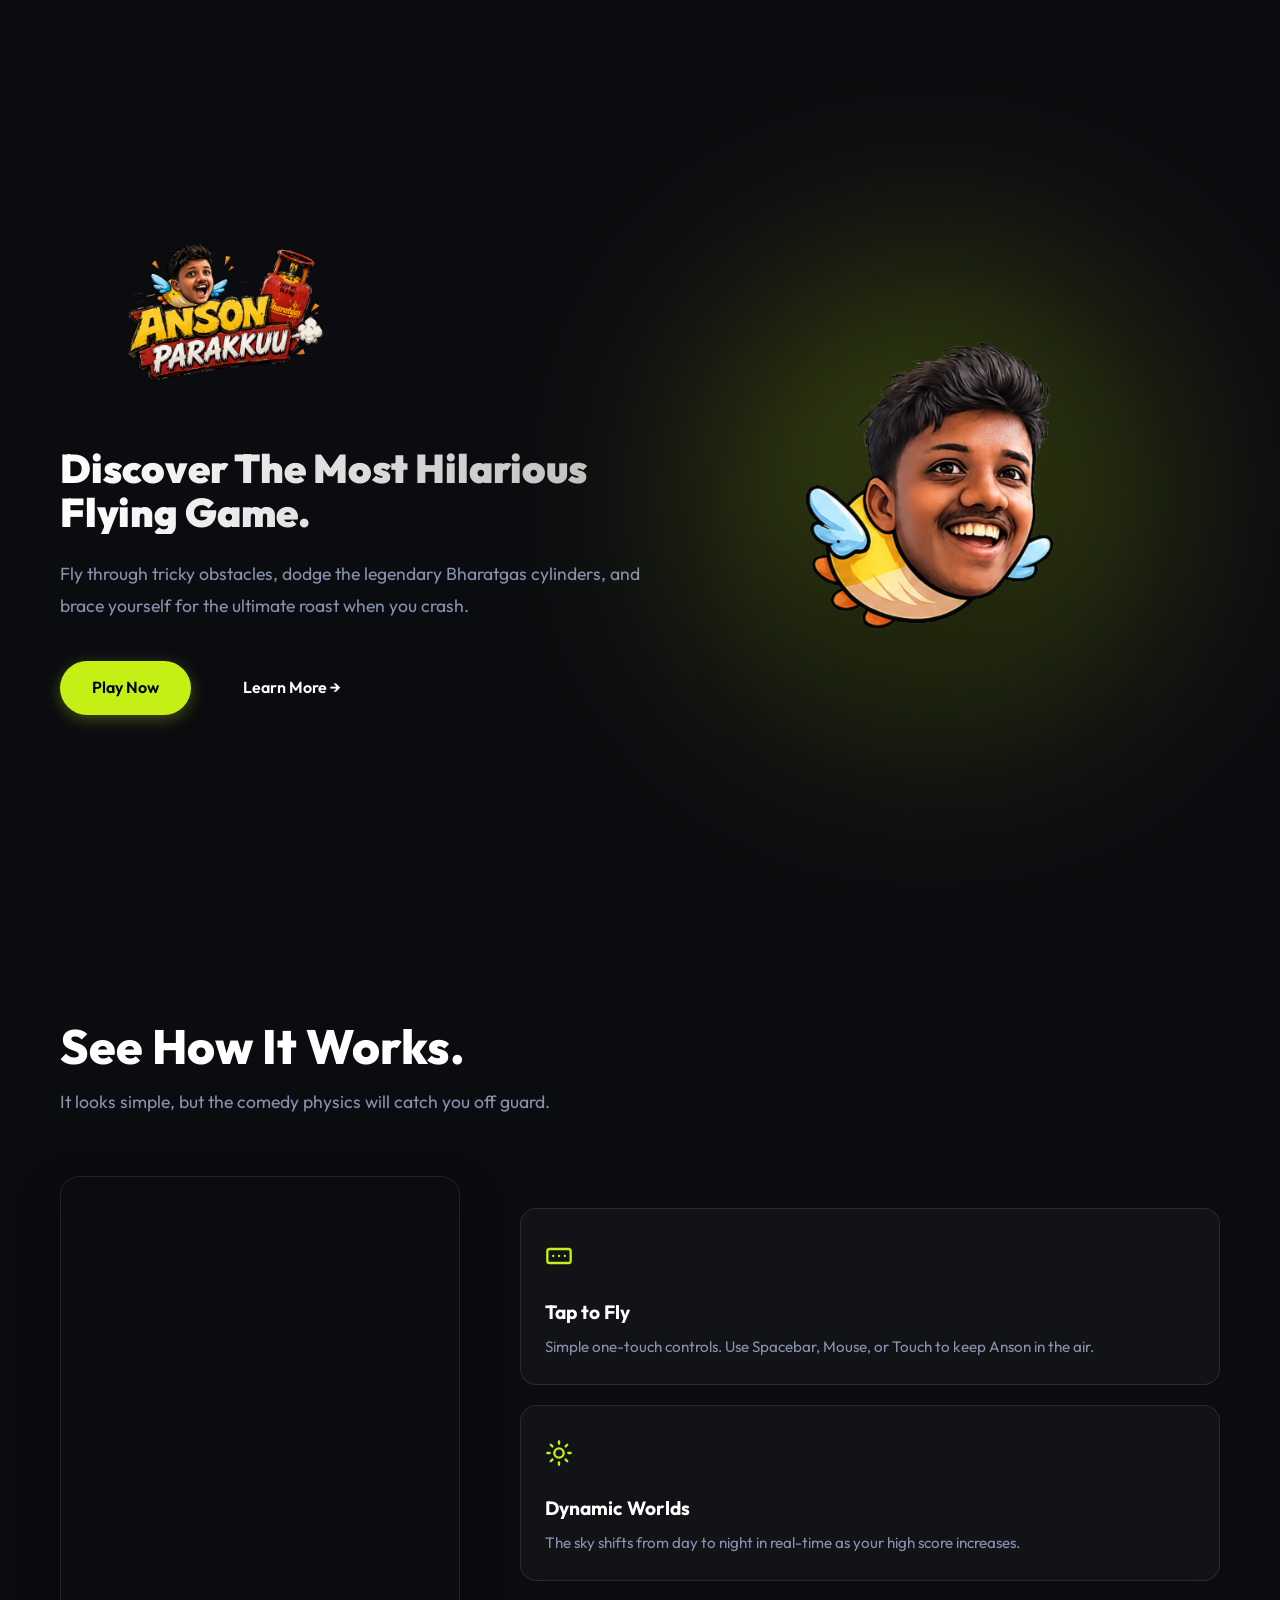
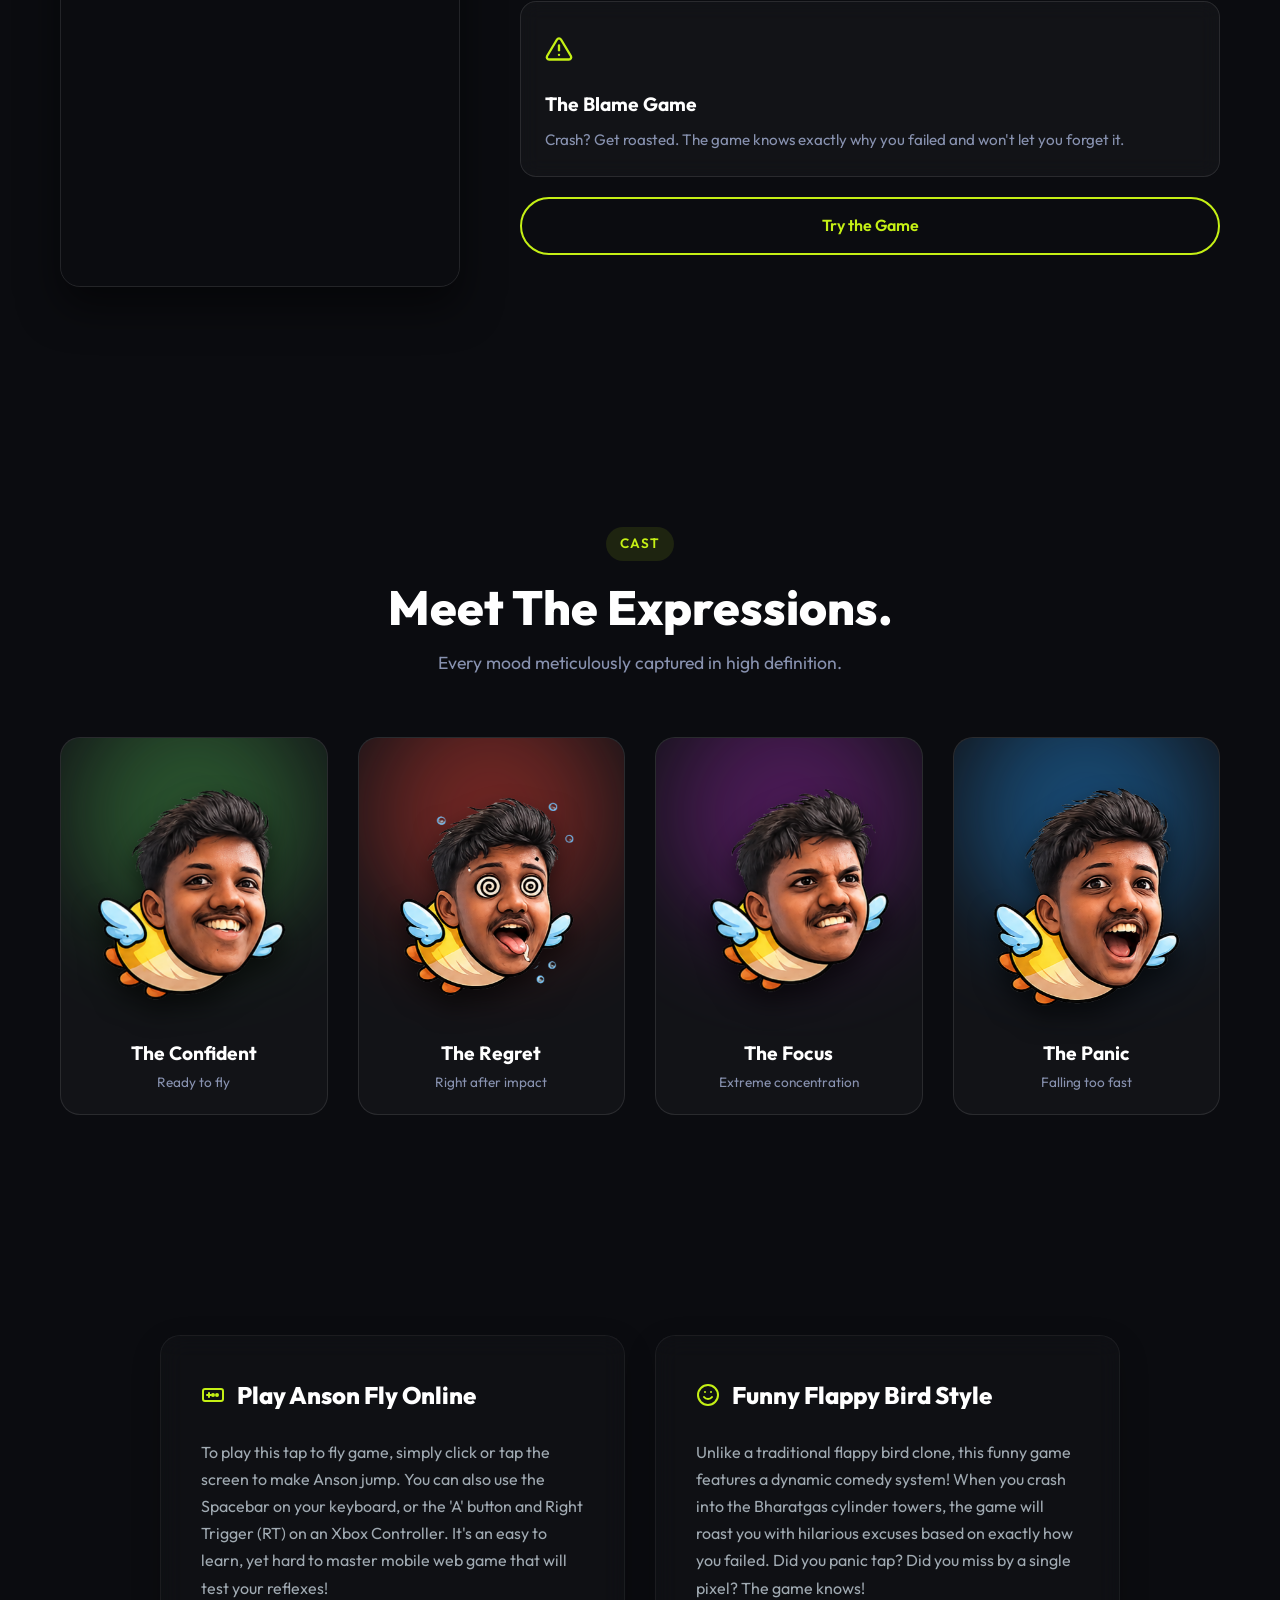
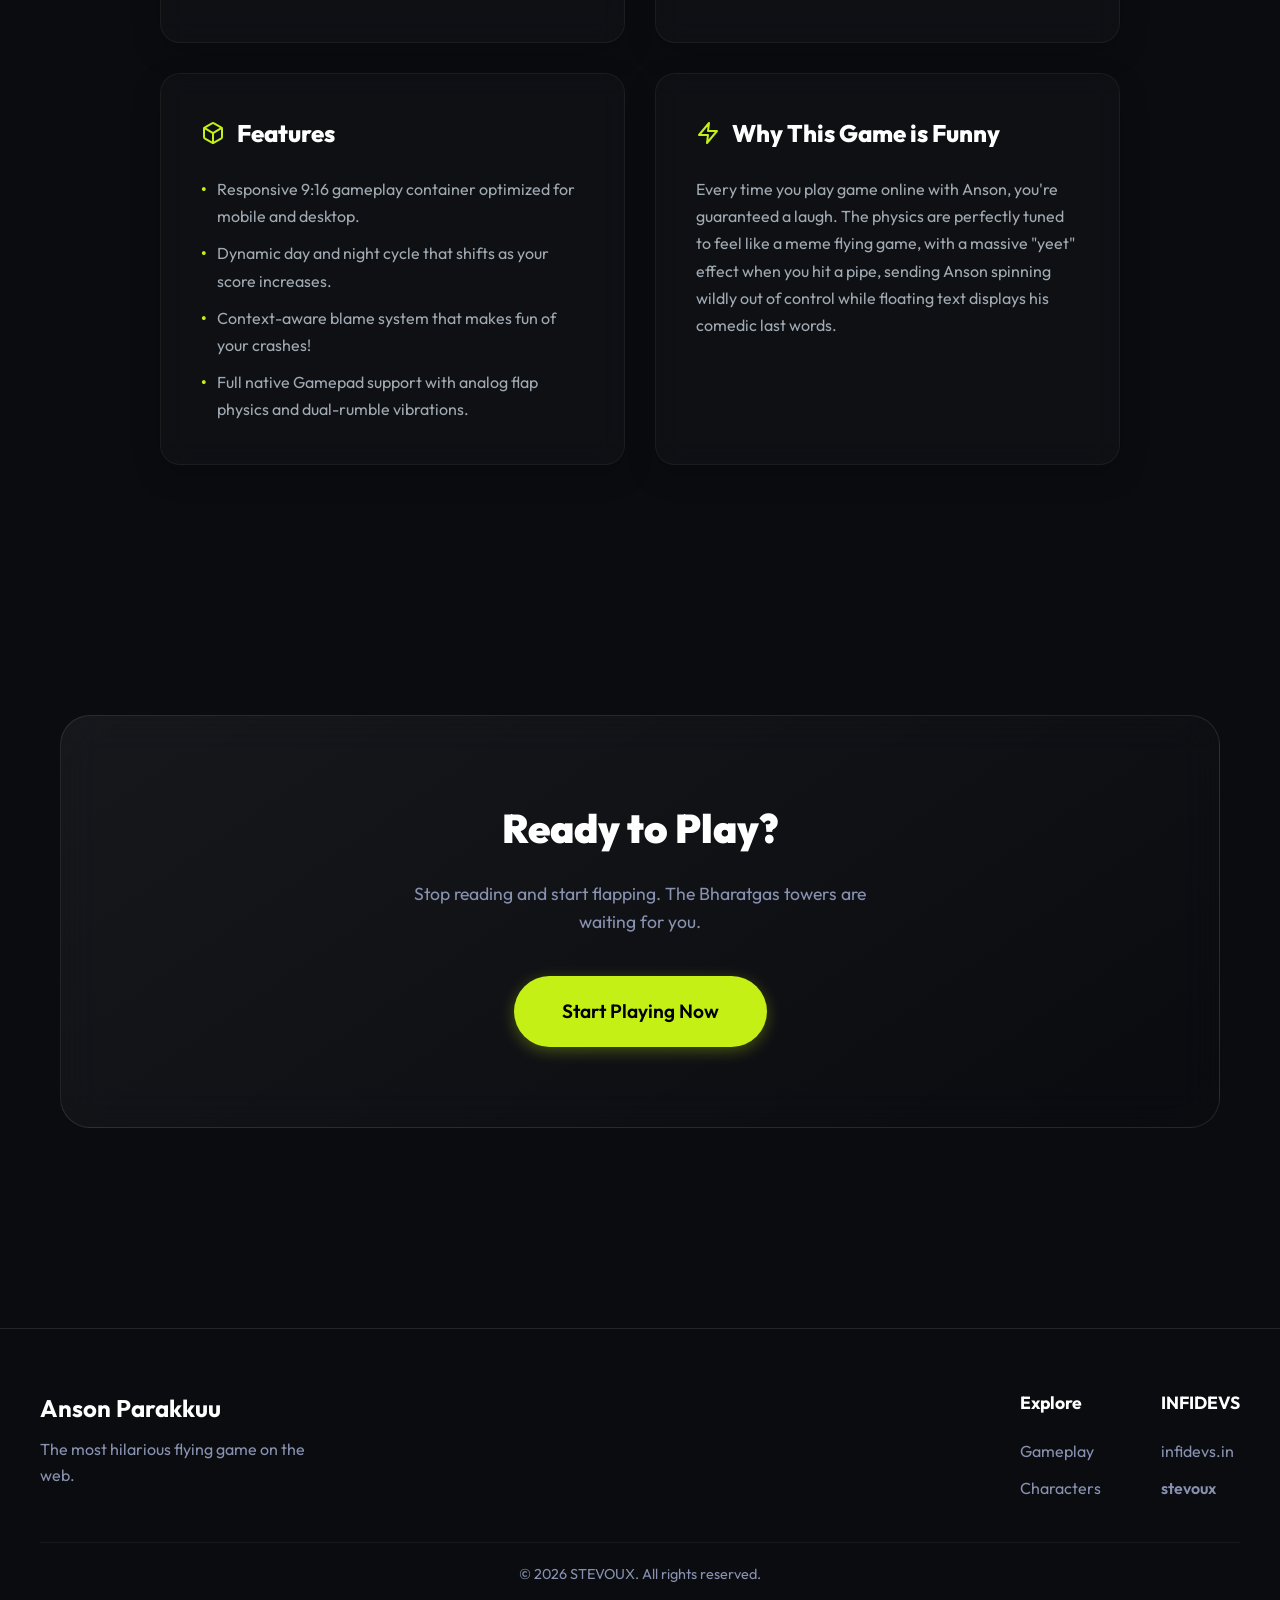
==== commit 44567f64: "Add files via upload" ====
--- a/index.html
+++ b/index.html
@@ -11,13 +11,34 @@
 </head>
 <body>
 
-    <!-- 1. Preloader -->
+    <!-- 1. Cinematic Preloader -->
     <div id="preloader">
+        <div class="preloader-grid"></div>
+        <div class="preloader-particles">
+            <div class="particle p1"></div>
+            <div class="particle p2"></div>
+            <div class="particle p3"></div>
+            <div class="particle p4"></div>
+        </div>
+
         <div class="preloader-content">
-            <img src="Assets/anson smile.png" alt="Loading Character" class="preloader-char">
-            <h1 class="preloader-title">ANSON PARAKKUU</h1>
-            <div class="loading-bar">
-                <div class="loading-progress"></div>
+            <div class="preloader-char-container">
+                <div class="char-aura"></div>
+                <img src="Assets/anson smile.png" alt="Loading Character" class="preloader-char">
+            </div>
+            
+            <div class="preloader-brand">
+                <h1 class="preloader-title" data-text="ANSON PARAKKUU">ANSON PARAKKUU</h1>
+                <p class="preloader-subtitle">INITIALIZING COMEDY PHYSICS...</p>
+            </div>
+            
+            <div class="loading-bar-container">
+                <div class="loading-bar">
+                    <div class="loading-progress">
+                        <div class="loading-glow-tip"></div>
+                    </div>
+                </div>
+                <div class="loading-percentage">0%</div>
             </div>
         </div>
     </div>
@@ -36,7 +57,7 @@
                 <h1 class="hero-headline">Discover The Most Hilarious Flying Game.</h1>
                 <p class="hero-subline">Fly through tricky obstacles, dodge the legendary Bharatgas cylinders, and brace yourself for the ultimate roast when you crash.</p>
                 <div class="hero-actions">
-                    <a href="play.html" class="btn-primary play-btn hover-sound">Play Now</a>
+                    <a href="/play" class="btn-primary play-btn hover-sound">Play Now</a>
                     <a href="#features" class="btn-secondary hover-sound">Learn More &rarr;</a>
                 </div>
             </div>
@@ -58,6 +79,8 @@
                     <video class="preview-video" src="Assets/anson video.mp4" muted playsinline preload="auto"></video>
                     <div class="preview-overlay"></div>
                 </div>
+                <div class="preview-text-wrapper">
+                    <div class="mobile-swipe-hint">Swipe to explore &rarr;</div>
                 <div class="preview-features">
                     <div class="feature-card hover-sound">
                         <div class="feature-icon">
@@ -99,7 +122,8 @@
                         <h3>The Blame Game</h3>
                         <p>Crash? Get roasted. The game knows exactly why you failed and won't let you forget it.</p>
                     </div>
-                    <a href="play.html" class="btn-outline play-btn hover-sound mt-4">Try the Game</a>
+                </div>
+                <a href="/play" class="btn-outline play-btn hover-sound mt-4 cta-breakout">Try the Game</a>
                 </div>
             </div>
         </section>
@@ -149,6 +173,7 @@
         </section>
         <!-- SEO / About Section -->
         <section id="features" class="seo-section fade-up">
+            <div class="mobile-swipe-hint">Swipe to explore &rarr;</div>
             <div class="seo-container">
                 <!-- Card 1 -->
                 <div class="seo-block">
@@ -197,7 +222,7 @@
             <div class="cta-container">
                 <h2 class="cta-headline">Ready to Play?</h2>
                 <p class="cta-subline">Stop reading and start flapping. The Bharatgas towers are waiting for you.</p>
-                <a href="play.html" class="btn-primary massive play-btn hover-sound">Start Playing Now</a>
+                <a href="/play" class="btn-primary massive play-btn hover-sound">Start Playing Now</a>
             </div>
         </section>
 
@@ -229,9 +254,6 @@
     </footer>
 
     <!-- Audio Assets for Landing Page UI -->
-    <audio id="ui-hover" src="Assets/sfx/faah 1.mpeg" preload="auto"></audio>
-    <audio id="ui-click" src="Assets/sfx/faah 2.mpeg" preload="auto"></audio>
-
     <script src="landing.js"></script>
 </body>
 </html>
--- a/landing.css
+++ b/landing.css
@@ -21,6 +21,8 @@
 
 html {
     scroll-behavior: smooth;
+    overflow-x: hidden;
+    width: 100%;
 }
 
 body {
@@ -28,76 +30,118 @@
     color: var(--text-main);
     font-family: 'Outfit', sans-serif;
     overflow-x: hidden;
+    width: 100%;
     line-height: 1.6;
 }
 
-/* ================= PRELOADER ================= */
+/* ================= CINEMATIC PRELOADER ================= */
 #preloader {
     position: fixed;
-    top: 0;
-    left: 0;
-    width: 100%;
-    height: 100vh;
-    background: var(--bg-dark);
-    display: flex;
-    align-items: center;
-    justify-content: center;
+    top: 0; left: 0; width: 100%; height: 100vh;
+    background: #0a0a0a;
+    display: flex; align-items: center; justify-content: center;
     z-index: 9999;
-    transition: opacity 0.8s ease, transform 0.8s ease;
+    transition: opacity 0.8s cubic-bezier(0.8, 0, 0.2, 1), transform 0.8s cubic-bezier(0.8, 0, 0.2, 1), filter 0.8s ease;
+    overflow: hidden;
+}
+
+#preloader.fade-out {
+    opacity: 0;
+    transform: scale(1.05);
+    filter: blur(10px);
+    pointer-events: none;
+}
+
+.preloader-grid {
+    position: absolute; width: 200vw; height: 200vh;
+    background-image: 
+        linear-gradient(rgba(197, 240, 21, 0.05) 1px, transparent 1px),
+        linear-gradient(90deg, rgba(197, 240, 21, 0.05) 1px, transparent 1px);
+    background-size: 50px 50px;
+    transform: perspective(500px) rotateX(60deg) translateY(-100px) translateZ(-200px);
+    animation: gridMove 20s linear infinite;
+    z-index: 0;
+}
+@keyframes gridMove {
+    0% { transform: perspective(500px) rotateX(60deg) translateY(0) translateZ(-200px); }
+    100% { transform: perspective(500px) rotateX(60deg) translateY(50px) translateZ(-200px); }
 }
 
 .preloader-content {
-    text-align: center;
-    display: flex;
-    flex-direction: column;
-    align-items: center;
+    z-index: 1; text-align: center; display: flex; flex-direction: column; align-items: center;
+}
+
+.preloader-char-container {
+    position: relative;
+    margin-bottom: 40px;
+}
+
+.char-aura {
+    position: absolute; top: 50%; left: 50%; width: 0; height: 0;
+    box-shadow: 0 0 100px 80px rgba(197, 240, 21, 0.15);
+    border-radius: 50%;
+    transform: translate(-50%, -50%);
+    animation: auraPulse 3s infinite alternate ease-in-out;
+}
+@keyframes auraPulse {
+    0% { box-shadow: 0 0 80px 60px rgba(197, 240, 21, 0.1); }
+    100% { box-shadow: 0 0 150px 120px rgba(197, 240, 21, 0.3); }
 }
 
 .preloader-char {
-    width: 200px;
-    height: auto;
-    margin-bottom: 50px;
-    animation: floatScaledGlow 2s ease-in-out infinite;
+    position: relative; width: 280px; height: auto;
+    animation: floatScaledGlow 3s ease-in-out infinite;
+    z-index: 2;
 }
 
 @keyframes floatScaledGlow {
-    0% { transform: scale(4) translateY(0px) rotate(0deg); filter: drop-shadow(0 0 10px rgba(197, 240, 21, 0.4)); }
-    50% { transform: scale(4) translateY(-5px) rotate(3deg); filter: drop-shadow(0 0 25px rgba(197, 240, 21, 0.8)); }
-    100% { transform: scale(4) translateY(0px) rotate(0deg); filter: drop-shadow(0 0 10px rgba(197, 240, 21, 0.4)); }
+    0% { transform: scale(3.5) translateY(0px) rotate(-2deg); filter: drop-shadow(0 15px 15px rgba(0,0,0,0.5)); }
+    50% { transform: scale(3.5) translateY(-15px) rotate(3deg); filter: drop-shadow(0 25px 20px rgba(0,0,0,0.3)); }
+    100% { transform: scale(3.5) translateY(0px) rotate(-2deg); filter: drop-shadow(0 15px 15px rgba(0,0,0,0.5)); }
+}
+
+.preloader-brand {
+    margin-bottom: 40px;
 }
 
 .preloader-title {
-    font-size: 2.5rem;
-    font-weight: 900;
-    letter-spacing: 4px;
-    margin-bottom: 40px;
+    position: relative;
+    font-size: 3rem; font-weight: 900; letter-spacing: 6px; margin: 0;
     background: linear-gradient(90deg, #fff, var(--primary), #fff);
     background-size: 200% auto;
-    -webkit-background-clip: text;
-    -webkit-text-fill-color: transparent;
+    -webkit-background-clip: text; -webkit-text-fill-color: transparent;
     animation: shineText 3s linear infinite;
 }
-
-@keyframes shineText {
-    to { background-position: 200% center; }
+.preloader-subtitle {
+    font-family: monospace; color: var(--text-muted); font-size: 0.9rem; letter-spacing: 2px; margin-top: 10px;
+    animation: pulseText 1.5s infinite alternate;
+}
+
+.loading-bar-container {
+    display: flex; align-items: center; gap: 20px;
+    width: 500px; max-width: 90vw;
 }
 
 .loading-bar {
-    width: 400px;
-    height: 6px;
-    background: rgba(255, 255, 255, 0.05);
-    border-radius: 6px;
-    overflow: hidden;
-    border: 1px solid rgba(197, 240, 21, 0.2);
-    box-shadow: 0 0 15px rgba(197, 240, 21, 0.1);
+    flex: 1; height: 4px; background: rgba(255, 255, 255, 0.1);
+    border-radius: 4px; overflow: visible; position: relative;
 }
 
 .loading-progress {
-    width: 0%;
-    height: 100%;
-    background: var(--primary);
-    transition: width 0.1s ease;
-    box-shadow: 0 0 15px var(--primary);
+    width: 0%; height: 100%; background: var(--primary);
+    position: relative; transition: width 0.1s linear;
+    border-radius: 4px;
+    box-shadow: 0 0 10px var(--primary);
+}
+
+.loading-glow-tip {
+    position: absolute; right: -5px; top: -3px; width: 10px; height: 10px;
+    background: #fff; border-radius: 50%;
+    box-shadow: 0 0 15px 5px var(--primary);
+}
+
+.loading-percentage {
+    color: var(--primary); font-family: monospace; font-size: 1.2rem; font-weight: bold; width: 50px; text-align: right;
 }
 
 /* ================= BACKGROUND PARALLAX ORBS ================= */
@@ -332,10 +376,13 @@
 
 .floating-hero {
     width: 100%;
-    max-width: 600px; /* Increased from 500px */
+    max-width: 600px;
     height: auto;
+    filter: drop-shadow(0 20px 30px rgba(0,0,0,0.4));
     animation: float 6s ease-in-out infinite;
+    position: relative;
     z-index: 2;
+    pointer-events: none; /* Prevent blocking buttons underneath */
     transform-origin: center;
 }
 
@@ -405,8 +452,13 @@
     opacity: 0.5;
 }
 
+.preview-text-wrapper {
+    flex: 1;
+    display: flex;
+    flex-direction: column;
+}
+
 .preview-features {
-    flex: 1;
     display: flex;
     flex-direction: column;
     gap: 20px;
@@ -672,6 +724,11 @@
     z-index: -1;
 }
 
+/* Utility for desktop hidden swipe hints */
+.mobile-swipe-hint {
+    display: none;
+}
+
 /* ================= FOOTER ================= */
 .footer {
     border-top: 1px solid var(--border-color);
@@ -776,6 +833,12 @@
 
     .preview-content {
         flex-direction: column;
+        align-items: center;
+    }
+    
+    .preview-features {
+        align-items: center;
+        text-align: center;
     }
 
     .section-header {
@@ -788,29 +851,148 @@
         font-size: 2.5rem;
     }
     
+    .footer {
+        padding: 20px;
+        margin-top: 10px;
+    }
+
     .footer-content {
         flex-direction: column;
-        text-align: center;
-        align-items: center;
+        text-align: left;
+        align-items: flex-start;
+        gap: 30px;
     }
 
     .footer-links {
         display: flex;
-        flex-direction: column;
-        align-items: center;
-        gap: 20px;
+        flex-direction: row;
+        flex-wrap: wrap;
+        align-items: flex-start;
+        justify-content: space-between;
+        gap: 40px;
+        width: 100%;
     }
 
     .footer-col {
-        align-items: center;
+        align-items: flex-start;
     }
 
     .footer-col a {
-        justify-content: center;
+        justify-content: flex-start;
     }
 }
 
 @media (max-width: 768px) {
+    .preloader-char {
+        width: 220px; /* Scaled down slightly for mobile */
+    }
+    
+    .preloader-title {
+        font-size: 1.8rem;
+    }
+
+    /* Fix Mobile Spacing */
+    .characters-section, .preview-section, .hero-section {
+        padding: 50px 0;
+    }
+
+    .section-title {
+        margin-bottom: 15px;
+    }
+
+    .section-desc {
+        margin-bottom: 25px;
+        font-size: 0.95rem;
+    }
+
+    .mobile-swipe-hint {
+        display: block;
+        text-align: center;
+        color: var(--primary);
+        font-size: 0.85rem;
+        font-weight: 600;
+        margin-top: 15px;
+        margin-bottom: 25px; /* Added more space below hint */
+        text-transform: uppercase;
+        letter-spacing: 1px;
+        animation: pulseText 2s infinite alternate;
+    }
+
+    @keyframes pulseText {
+        0% { opacity: 0.5; }
+        100% { opacity: 1; }
+    }
+
+    .cta-breakout {
+        display: inline-block;
+        margin-top: 10px;
+        margin-bottom: 20px;
+    }
+
+    /* Mobile Video Container (Small & Beautiful) */
+    .preview-video-container {
+        width: 100%;
+        max-width: 220px;
+        aspect-ratio: 9/16;
+        border-radius: 24px;
+        box-shadow: 0 15px 35px rgba(0, 0, 0, 0.6);
+        margin: 0 auto 30px auto;
+        border: 2px solid rgba(197, 240, 21, 0.3);
+    }    /* Swipable Carousels (Features & SEO) */
+    .preview-features,
+    .seo-container {
+        display: flex;
+        flex-direction: row;
+        overflow-x: auto;
+        scroll-snap-type: x mandatory;
+        gap: 20px; /* Increased gap for more space between cards */
+        padding-bottom: 30px;
+        scrollbar-width: none;
+        -webkit-overflow-scrolling: touch;
+        margin-left: -20px;
+        margin-right: -20px;
+        padding-left: 20px;
+        padding-right: 20px;
+        align-items: stretch;
+    }
+
+    /* Infinite Auto Scroll Marquee (Character Grid) */
+    .character-grid {
+        display: flex;
+        flex-direction: row;
+        overflow-x: auto;
+        gap: 20px; /* Increased gap */
+        padding-bottom: 30px;
+        scrollbar-width: none;
+        -webkit-overflow-scrolling: touch;
+        margin-left: -20px;
+        margin-right: -20px;
+        padding-left: 20px;
+        padding-right: 20px;
+        align-items: stretch;
+    }
+    
+    .preview-features::-webkit-scrollbar,
+    .character-grid::-webkit-scrollbar,
+    .seo-container::-webkit-scrollbar {
+        display: none;
+    }
+    
+    .feature-card,
+    .char-card,
+    .seo-block {
+        flex: 0 0 75%; /* Reduced card width to show more space */
+        scroll-snap-align: center;
+        text-align: left;
+        padding: 16px; 
+        transition: transform 0.3s cubic-bezier(0.175, 0.885, 0.32, 1.275), box-shadow 0.3s ease;
+    } }
+
+    .feature-card:active,
+    .char-card:active,
+    .seo-block:active {
+        transform: scale(0.95);
+    }
     /* Mobile Rule: Reduce blur/glow, disable mouse-based interactions */
     .bg-orb {
         display: none; /* Hide heavy parallax orbs */
@@ -821,7 +1003,12 @@
     }
     
     .char-card:hover .char-img {
-        transform: none;
+        transform: scale(4); /* Reset hover but keep base scale */
+    }
+
+    .char-img {
+        display: block;
+        margin: 0 auto 20px auto;
     }
     
     .feature-card:hover {
@@ -839,7 +1026,13 @@
     
     .floating-hero {
         animation: none; /* Disable heavy keyframe animation on mobile */
-        transform: scale(3);
-        margin: 80px 0;
-    }
-}
+        transform: scale(2.2);
+        margin: 60px 0;
+    }
+}
+
+@keyframes floatScaledGlowMobile {
+    0% { transform: scale(2) translateY(0px) rotate(0deg); filter: drop-shadow(0 0 10px rgba(197, 240, 21, 0.4)); }
+    50% { transform: scale(2) translateY(-5px) rotate(3deg); filter: drop-shadow(0 0 25px rgba(197, 240, 21, 0.8)); }
+    100% { transform: scale(2) translateY(0px) rotate(0deg); filter: drop-shadow(0 0 10px rgba(197, 240, 21, 0.4)); }
+}
